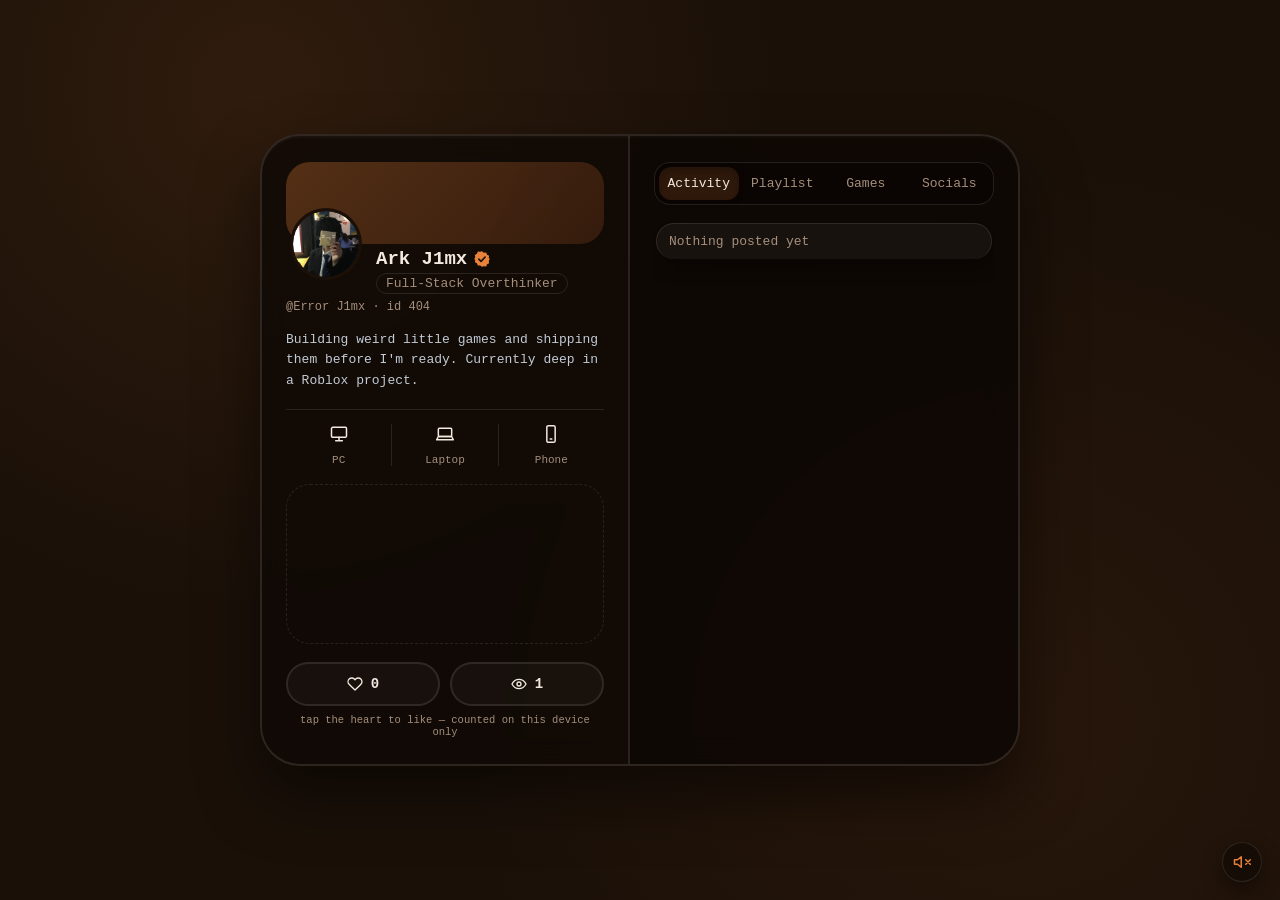
==== profile-card.html @ b2fb4b5a "Add files via upload" ====
<!DOCTYPE html>
<html lang="en">
<head>
<meta charset="UTF-8">
<meta name="viewport" content="width=device-width, initial-scale=1, viewport-fit=cover">
<title>404J1mxError</title>
<style>
:root{
  --bg:#1a1008; --panel:rgba(20,12,6,0.72); --panel-b:rgba(255,255,255,0.1);
  --text:#f2e9df; --sub:#a68f7c; --accent:#e8823a; --accent2:#c4622a;
  padding-top:env(safe-area-inset-top,0px); padding-bottom:env(safe-area-inset-bottom,0px);
  box-sizing:border-box;
}
*{box-sizing:border-box;}
html{scroll-padding-top:env(safe-area-inset-top,0px); scrollbar-width:none;}
html::-webkit-scrollbar{display:none;}
body{
  margin:0; min-height:100vh; position:relative; overflow-x:hidden;
  scrollbar-width:none;
  background:
    radial-gradient(circle at 20% 10%, rgba(232,130,58,0.1), transparent 40%),
    radial-gradient(circle at 80% 80%, rgba(196,98,42,0.08), transparent 45%),
    var(--bg);
  color:var(--text); font-family:'SFMono-Regular',Consolas,'Liberation Mono',Menlo,monospace;
  display:flex; justify-content:center; align-items:center; padding:28px 16px;
}
body::-webkit-scrollbar{display:none;}
#bgVideo{
  position:fixed; inset:0; width:100%; height:100%; object-fit:cover; z-index:-1;
  display:none;
}
.sound-btn{
  position:fixed; bottom:18px; right:18px; z-index:5; width:40px; height:40px; border-radius:50%;
  background:rgba(20,12,6,0.85); border:1px solid var(--panel-b); color:var(--accent);
  display:flex; align-items:center; justify-content:center; cursor:pointer;
  box-shadow:0 8px 20px rgba(0,0,0,0.4); backdrop-filter:blur(8px);
}
@keyframes nowPlayingIn{
  from{opacity:0; transform:translateY(10px);}
  to{opacity:1; transform:translateY(0);}
}
.now-playing{
  position:fixed; bottom:18px; left:18px; z-index:5; max-width:230px; text-decoration:none;
  display:flex; align-items:center; gap:9px; padding:9px 14px 9px 9px;
  background:rgba(20,12,6,0.9); border:1px solid var(--accent2); border-radius:999px; color:var(--text);
  box-shadow:0 10px 24px rgba(0,0,0,0.45); backdrop-filter:blur(8px);
  animation:nowPlayingIn .3s ease, floaty 5s ease-in-out infinite .3s;
}
.now-playing .np-icon{
  width:26px; height:26px; border-radius:50%; background:rgba(232,130,58,0.18); color:var(--accent);
  display:flex; align-items:center; justify-content:center; font-size:13px; flex-shrink:0;
}
.now-playing .np-text{display:flex; flex-direction:column; gap:0; min-width:0;}
.now-playing .np-label{font-size:9.5px; color:var(--sub); letter-spacing:.03em;}
.now-playing .np-title{font-size:11.5px; overflow:hidden; text-overflow:ellipsis; white-space:nowrap;}
@media (prefers-reduced-motion: reduce){
  .now-playing{animation:none;}
}
.wrap{width:100%; max-width:760px; position:relative; z-index:1; margin:auto;}

/* floating Spotify songs (position is set from script.js) */
.float-song{
  position:fixed; z-index:4; width:230px; display:flex; align-items:center; gap:12px;
  padding:10px 14px 10px 10px; text-decoration:none;
  background:rgba(0,0,0,0.6); border:1px solid var(--panel-b); border-radius:16px;
  box-shadow:0 14px 30px rgba(0,0,0,0.5); backdrop-filter:blur(10px);
  animation:floaty 5s ease-in-out infinite;
}
.float-song .sp-art{width:52px; height:52px; border-radius:6px; object-fit:cover; flex-shrink:0; background:#111;}
.float-song .sp-art-empty{display:flex; align-items:center; justify-content:center; font-size:22px;}
.float-song .sp-text{display:flex; flex-direction:column; gap:3px; min-width:0;}
.float-song .sp-title{color:#1ed760; font-weight:700; font-size:14px; overflow:hidden; text-overflow:ellipsis; white-space:nowrap;}
.float-song .sp-artist{color:#b3b3b3; font-size:12px; overflow:hidden; text-overflow:ellipsis; white-space:nowrap;}
/* floating photos / videos (position, size and tilt are set from script.js) */
.float-media{
  position:fixed; z-index:4; width:150px; height:110px; border-radius:16px; overflow:hidden;
  border:1px solid var(--panel-b); background:rgba(0,0,0,0.5); pointer-events:none;
  box-shadow:0 14px 30px rgba(0,0,0,0.5);
  animation:floaty 5s ease-in-out infinite;
}
.float-media img, .float-media video{width:100%; height:100%; object-fit:cover; display:block;}
@media (prefers-reduced-motion: reduce){
  .float-media{animation:none;}
}
.now-playing{display:none;}
.sp-player-box{
  position:fixed; bottom:12px; left:50%; transform:translateX(-50%); z-index:6;
  width:min(340px, calc(100vw - 32px)); border-radius:14px; overflow:hidden;
  box-shadow:0 14px 30px rgba(0,0,0,0.55);
}
.sp-player-box iframe{display:block; border:0; border-radius:14px;}
@media (max-width:1100px){
  body.has-player{padding-bottom:108px;}
}
@media (prefers-reduced-motion: reduce){
  .float-song{animation:none;}
}

@keyframes floaty{
  0%{transform:translateY(0px);}
  50%{transform:translateY(-8px);}
  100%{transform:translateY(0px);}
}
.panel{
  position:relative; display:flex; background:var(--panel); border:2px solid var(--panel-b); border-radius:40px;
  backdrop-filter:blur(14px); overflow:hidden;
  box-shadow:0 30px 60px rgba(0,0,0,0.5), 0 2px 0 rgba(255,255,255,0.04) inset;
  animation: floaty 6s ease-in-out infinite;
}
.col-left{flex:1 1 300px; min-width:0; padding:26px 24px; border-right:2px solid var(--panel-b); position:relative; z-index:1;}
.col-right{flex:1 1 320px; min-width:0; padding:26px 24px; position:relative; z-index:1;}
.banner{
  height:82px; border-radius:24px; margin-bottom:-36px; position:relative; overflow:hidden;
  background:linear-gradient(135deg, rgba(232,130,58,.3), rgba(196,98,42,.2));
  background-size:cover; background-position:center;
}
.banner video{width:100%; height:100%; object-fit:cover; display:block;}
.banner .edit-tag{position:absolute; top:6px; right:8px; font-size:9px; color:var(--sub); opacity:0; transition:opacity .15s;}
.banner:hover .edit-tag{opacity:1;}
.identity{position:relative; z-index:2; display:flex; align-items:flex-start; gap:14px; padding:0 4px;}
.avatar{
  width:72px; height:72px; border-radius:50%; background:#241509; border:3px solid var(--bg);
  display:flex; align-items:center; justify-content:center; font-size:28px; flex-shrink:0;
  overflow:hidden; background-size:cover; background-position:center;
}
.avatar img{width:100%; height:100%; object-fit:cover; border-radius:50%;}
.who{margin-top:40px; min-width:0;}
.name-row{display:flex; align-items:center; gap:6px; font-size:19px; font-weight:600;}
.badge{color:var(--accent); width:18px; height:18px; flex-shrink:0;}
.badge-img{width:18px; height:18px; object-fit:contain; flex-shrink:0;}
.title-row{color:var(--sub); font-size:13px; margin-top:3px; display:flex; align-items:center; gap:8px;}
.title-row .pill{border:1px solid var(--panel-b); border-radius:999px; padding:2px 9px;}
.uid{color:var(--sub); font-size:12px; margin-top:6px;}
.bio{font-size:13px; color:#c3cbd6; line-height:1.55; margin-top:16px;}
.devices{display:flex; margin-top:18px; border-top:1px solid var(--panel-b); padding-top:14px;}
.device{flex:1; text-align:center; color:var(--sub); font-size:11px; border-left:1px solid var(--panel-b);}
.device:first-child{border-left:none;}
.device .ic{font-size:20px; display:block; margin-bottom:4px; color:var(--text);}
.content-box{
  margin-top:18px; min-height:130px; border-radius:24px; border:1px dashed var(--panel-b);
  display:flex; align-items:center; justify-content:center; color:var(--sub); font-size:12px;
  overflow:hidden; position:relative; background-size:cover; background-position:center;
}
.content-box video{width:100%; height:100%; object-fit:cover; border-radius:22px;}
.stats{display:flex; gap:10px; margin-top:18px;}
.stat-btn{
  flex:1; background:rgba(255,255,255,0.03); border:2px solid var(--panel-b); border-radius:24px;
  padding:12px; display:flex; align-items:center; justify-content:center; gap:8px;
  font-family:inherit; font-size:14px; color:var(--text); cursor:pointer;
  transition:border-color .15s ease, transform .1s ease;
}
.stat-btn:active{transform:scale(0.97);}
.stat-btn.liked .ic-heart{fill:var(--accent);}
.stat-btn .n{font-weight:600;}
.hint{color:var(--sub); font-size:10.5px; text-align:center; margin-top:8px;}
.tabs{display:flex; gap:4px; background:rgba(0,0,0,0.25); border:1px solid var(--panel-b);
  border-radius:16px; padding:4px; margin-bottom:16px;}
.tab{flex:1; background:none; border:none; color:var(--sub); font-family:inherit; font-size:13px;
  padding:9px 6px; cursor:pointer; position:relative; border-radius:12px; transition:background .15s ease, color .15s ease;}
.tab.active{color:var(--text); background:rgba(232,130,58,0.16); box-shadow:0 4px 10px rgba(0,0,0,0.25) inset, 0 2px 6px rgba(0,0,0,0.2);}
.tab.active::after{content:none;}
.tab-body{position:relative; overflow:hidden; min-height:260px; border-radius:20px;}
.tab-body-inner{position:relative; z-index:1; background:transparent; border-radius:20px; padding:2px;}
/* image / video backgrounds: behind the whole card and behind each tab */
.panel-bg, .tab-bg{position:absolute; inset:0; z-index:0; pointer-events:none; overflow:hidden;}
.panel-bg img, .panel-bg video, .tab-bg img, .tab-bg video{width:100%; height:100%; object-fit:cover; display:block;}
.panel-bg::after{content:''; position:absolute; inset:0; background:rgba(10,6,3,0.35);}
.tab-bg::after{content:''; position:absolute; inset:0; background:rgba(10,6,3,0.25);}
/* edit mode (open the page with #edit) */
.ed{display:inline-block; min-width:1ch;}
.ed[contenteditable]{outline:1px dashed var(--accent2); outline-offset:3px; border-radius:4px; cursor:text;}
.ed[contenteditable]:focus{outline-style:solid; background:rgba(232,130,58,0.12);}
.ed[contenteditable]:empty::before{content:'(empty)'; color:var(--sub);}
.bio .ed{display:inline;}
.edit-tag-fixed{position:fixed; top:10px; left:10px; z-index:30; font-size:10.5px; color:var(--accent); background:rgba(20,12,6,0.9); border:1px solid var(--accent2); border-radius:999px; padding:5px 11px;}
.edit-btn{margin-left:auto;}
.edit-btn + .del-btn{margin-left:6px;}
.list-item{display:flex; align-items:center; gap:12px; padding:12px 14px; font-size:14px; color:#e6dccf;
  text-decoration:none; background:rgba(255,255,255,0.045); border:1px solid var(--panel-b);
  border-radius:18px; margin-bottom:9px; background-size:cover; background-position:center;
  box-shadow:0 8px 18px rgba(0,0,0,0.3); transition:transform .15s ease, box-shadow .15s ease;}
.list-item:last-child{margin-bottom:0;}
.list-item:hover{transform:translateY(-3px); box-shadow:0 14px 26px rgba(0,0,0,0.4);}
.item-logo{
  width:46px; height:46px; border-radius:13px; background:rgba(255,255,255,0.06);
  border:1px solid var(--panel-b); display:flex; align-items:center; justify-content:center;
  font-size:22px; flex-shrink:0; background-size:cover; background-position:center;
}
.item-text{display:flex; flex-direction:column; gap:1px; min-width:0; flex:1;}
.label-row{display:flex; align-items:center; gap:6px; font-size:14px; font-weight:600;}
.sub-line{font-size:11px; color:var(--sub);}
.list-item.locked{color:var(--sub);}
.open-btn{
  flex-shrink:0; background:rgba(232,130,58,0.12); border:1px solid var(--accent2); color:var(--accent);
  border-radius:999px; padding:6px 13px; font-family:inherit; font-size:11px; white-space:nowrap;
}
.activity-item{display:flex; align-items:center; gap:10px; padding:10px 12px; font-size:13px;
  background:rgba(255,255,255,0.045); border:1px solid var(--panel-b); border-radius:18px; margin-bottom:8px;
  box-shadow:0 8px 18px rgba(0,0,0,0.3);}
.activity-item.media{flex-direction:column; align-items:stretch; padding:10px;}
.activity-item.media .media-preview{
  width:100%; height:160px; border-radius:14px; overflow:hidden; background:rgba(0,0,0,0.3);
}
.activity-item.media .media-preview img, .activity-item.media .media-preview video{
  width:100%; height:100%; object-fit:cover; display:block;
}
.activity-item.media .media-preview{position:relative;}
.activity-item.media .del-btn{position:absolute; top:8px; right:8px; margin:0; background:rgba(0,0,0,0.6);}
.activity-item.media .media-caption{display:flex; align-items:center; gap:8px; padding:8px 4px 2px;}
.activity-item:last-child{margin-bottom:0;}
.spotify-card{text-decoration:none; background:rgba(0,0,0,0.55); padding:10px 12px; gap:14px; transition:transform .15s ease;}
.spotify-card:hover{transform:translateY(-2px);}
.del-btn{
  margin-left:auto; flex-shrink:0; width:24px; height:24px; border-radius:50%;
  background:rgba(255,255,255,0.08); border:1px solid var(--panel-b); color:var(--sub);
  font-family:inherit; font-size:15px; line-height:1; cursor:pointer;
  display:flex; align-items:center; justify-content:center;
}
.del-btn:hover{color:#fff; background:rgba(232,60,60,0.5);}
.sp-art{width:56px; height:56px; border-radius:6px; object-fit:cover; flex-shrink:0; background:#111;}
.sp-art-empty{display:flex; align-items:center; justify-content:center; font-size:22px;}
.sp-text{display:flex; flex-direction:column; gap:3px; min-width:0;}
.sp-title{color:#1ed760; font-weight:700; font-size:15px; overflow:hidden; text-overflow:ellipsis; white-space:nowrap;}
.sp-artist{color:#b3b3b3; font-size:13px; overflow:hidden; text-overflow:ellipsis; white-space:nowrap;}
.activity-item .meta{color:var(--sub); font-size:11px;}
.add-row{display:flex; gap:8px; flex-wrap:wrap; margin-bottom:14px; padding:0 6px;}
.add-btn{
  background:rgba(232,130,58,0.1); border:1px solid var(--accent2); color:var(--accent);
  border-radius:999px; padding:7px 13px; font-family:inherit; font-size:11.5px; cursor:pointer;
}
.add-btn:active{transform:scale(0.96);}
@keyframes toastFloat{
  0%{opacity:0; transform:translateY(10px) scale(0.9);}
  15%{opacity:1; transform:translateY(0) scale(1);}
  80%{opacity:1; transform:translateY(-6px) scale(1);}
  100%{opacity:0; transform:translateY(-26px) scale(0.95);}
}
.post-toast{
  position:fixed; z-index:20; pointer-events:none; max-width:180px;
  background:rgba(20,12,6,0.92); border:1px solid var(--accent2); color:var(--text);
  border-radius:14px; padding:9px 13px; font-size:11.5px; display:flex; align-items:center; gap:8px;
  box-shadow:0 12px 26px rgba(0,0,0,0.5); animation:toastFloat 2.6s ease forwards;
}
@media (prefers-reduced-motion: reduce){
  .post-toast{animation:none; opacity:1;}
}
@media (max-width:640px){
  .panel{flex-direction:column;}
  .col-left{border-right:none; border-bottom:2px solid var(--panel-b);}
}
@media (prefers-reduced-motion: reduce){
  .panel{animation:none;}
}
/* Spotify embeds in the Playlist tab and floating beside the card */
.sp-embed{position:relative; margin-bottom:9px;}
.sp-embed:last-child{margin-bottom:0;}
.sp-embed iframe, .float-embed iframe{display:block; width:100%; border:0; border-radius:14px; color-scheme:normal;}
.sp-embed .tools{position:absolute; top:-7px; right:-7px; z-index:2; display:flex; gap:4px;}
.float-embed{padding:0; background:none; border:none; border-radius:14px; backdrop-filter:none; display:block;}
.sp-fallback{color:#1ed760; text-decoration:none; font-size:13px;}

/* tab background fills the whole right column */
.col-right .tabs{position:relative; z-index:1;}
.tab-bg::after{background:rgba(10,6,3,0.3);}

.tab-bg{opacity:0; transition:opacity .25s ease;}
.tab-bg.on{opacity:1;}
</style>
</head>
<body>
<video id="bgVideo" autoplay muted loop playsinline></video>
<audio id="bgAudio" loop></audio>
<button class="sound-btn" id="soundBtn" style="display:none;" title="Toggle sound">
  <svg id="soundIcon" viewBox="0 0 24 24" width="18" height="18" fill="none" stroke="currentColor" stroke-width="2" stroke-linecap="round" stroke-linejoin="round"><path d="M11 5 6 9H2v6h4l5 4V5z"/><path d="M15.5 8.5a5 5 0 0 1 0 7"/><path d="M18.5 6a9 9 0 0 1 0 12"/></svg>
</button>
<div class="wrap">

  <div class="panel">
    <div class="col-left">
      <div class="banner" id="banner"></div>
      <div class="identity">
        <div class="avatar" id="avatar">👤</div>
        <div class="who">
          <div class="name-row" id="nameRow"></div>
          <div class="title-row"><span class="pill" id="titleText"></span></div>
        </div>
      </div>
      <div class="uid" id="uidText"></div>
      <div class="bio" id="bioText"></div>
      <div class="devices" id="devicesRow"></div>
      <div class="content-box" id="contentBox">video / content</div>
      <div class="stats">
        <button class="stat-btn" id="likeBtn"><svg class="ic-heart" viewBox="0 0 24 24" width="16" height="16" fill="none" stroke="currentColor" stroke-width="2" stroke-linecap="round" stroke-linejoin="round"><path d="M20.8 4.6a5.5 5.5 0 0 0-7.8 0L12 5.6l-1-1a5.5 5.5 0 0 0-7.8 7.8l1 1L12 21l7.8-7.6 1-1a5.5 5.5 0 0 0 0-7.8z"/></svg><span class="n" id="likeN">—</span></button>
        <div class="stat-btn" style="cursor:default;"><svg viewBox="0 0 24 24" width="16" height="16" fill="none" stroke="currentColor" stroke-width="2" stroke-linecap="round" stroke-linejoin="round"><path d="M1.5 12S5 5 12 5s10.5 7 10.5 7-3.5 7-10.5 7S1.5 12 1.5 12z"/><circle cx="12" cy="12" r="3"/></svg><span class="n" id="viewN">—</span></div>
      </div>
      <div class="hint" id="statHint">tap the heart to like</div>
    </div>

    <div class="col-right">
      <div class="tabs" id="tabs">
        <button class="tab active" data-tab="activity">Activity</button>
        <button class="tab" data-tab="playlist">Playlist</button>
        <button class="tab" data-tab="games">Games</button>
        <button class="tab" data-tab="socials">Socials</button>
      </div>
      <div class="tab-body" id="tabBody"><div class="tab-body-inner" id="tabBodyInner"></div></div>
    </div>
  </div>
</div>

<script>
/* ===== EDIT YOUR INFO HERE ===== */
const CONFIG = {
  name: 'Ark J1mx',
  verified: true,
  title: 'Full-Stack Overthinker',
  username: 'Error J1mx',
  id: '404',
  bio: "Building weird little games and shipping them before I'm ready. Currently deep in a Roblox project.",
  devices: ['PC', 'Laptop', 'Phone'],

  // paste direct image/video URLs below — leave '' to keep the default look
  // (anything marked "image or video" auto-detects .mp4 / .webm / .mov etc. as video)
  images: {
    banner: '2.mp4',            // image url for the banner strip
    bannerVideo: 'v2.mp4',       // video url for the banner strip (overrides the image if set)
    avatar: '1.jpg',             // image url for the profile picture
    badge: '',               // optional: your own image for the verified symbol (png/svg). '' = built-in badge
    pageBackground: 'v3.mp4',     // video url, plays behind the whole page
    panelBackground: '5.mp4',     // image OR video behind the whole profile card (e.g. 'card.jpg' or 'card.mp4')
    contentVideo: '9.mp4',       // video url for the "video/content" box
    bgAudio: '1.mp3',             // audio url — plays on loop once the visitor taps anywhere (browsers block real autoplay with sound)
    tabBackgrounds: {       // image OR video behind each tab
      activity: '1.mp4',
      playlist: '2.mp4',
      games: '3.mp4',
      socials: '4.mp4'
    }
  },

  games: [
    {icon:'🎯', logo:'[data-uri]', label:'Bloodstrike', username:'J1mx', id:'586026582421'},
    {icon:'🎮', logo:'[data-uri]', label:'Call of Duty', username:'vVv Jimx۶۟ৎ', id:'7596516732752101377'},
    {icon:'🧊', logo:'[data-uri]', label:'Roblox', username:'OnlyJimx', id:'8291806980'},
    {icon:'⛏️', logo:'[data-uri]', label:'Minecraft', username:'404J1mx', id:'N/A'},
    {icon:'🔫', logo:'[data-uri]', label:'Valorant', username:'SofttyJimxx', id:'8833'},
    {icon:'⚔️', logo:'[data-uri]', label:'Mobile Legends', username:'π|•Jimxx', id:'423066075 (3896)'}
  ],
  socials: [
    {icon:'📘', logo:'[data-uri]', label:'Facebook', desc:'Hi FB MOOTS', link:'https://www.facebook.com/profile.php?id=61579579012126'},
    {icon:'📸', logo:'[data-uri]', label:'Instagram', desc:'Hi IG MOOTS', link:'https://www.instagram.com/_s0taxz?rpxt=MW0ycGZramd3bDJnZQ=='},
    {icon:'🎵', logo:'[data-uri]', label:'TikTok', desc:'Tiktok Streaks?', link:'https://www.tiktok.com/@_404j1mx'},
    {icon:'🕹️', logo:'[data-uri]', label:'Discord', desc:'Join the community server Usap Tau', link:'https://discord.gg/5bNBYMDVT7'}
  ],
  activity: [
    // starts empty — posts you add with the + buttons below appear here
  ]
};
/* ================================ */

// ---- apply images from CONFIG ----
if(CONFIG.images.bannerVideo){
  document.getElementById('banner').innerHTML = `<video src="${CONFIG.images.bannerVideo}" autoplay muted loop playsinline></video>`;
} else if(CONFIG.images.banner){
  document.getElementById('banner').style.backgroundImage = `url('${CONFIG.images.banner}')`;
}
if(CONFIG.images.avatar){
  document.getElementById('avatar').innerHTML = `<img src="${CONFIG.images.avatar}" alt="avatar">`;
}
if(CONFIG.images.pageBackground){
  const v = document.getElementById('bgVideo');
  v.src = CONFIG.images.pageBackground;
  v.style.display = 'block';
}
// ---- image-or-video helpers (used by the card background and every tab background) ----
function isVideoUrl(u){ return /\.(mp4|webm|ogv|ogg|mov|m4v)(\?|#|$)/i.test(u || '') || /^data:video\//i.test(u || ''); }
function mediaHTML(u){
  return isVideoUrl(u)
    ? `<video src="${esc(u)}" autoplay muted loop playsinline></video>`
    : `<img src="${esc(u)}" alt="">`;
}
if(CONFIG.images.panelBackground){
  const pbg = document.createElement('div');
  pbg.className = 'panel-bg';
  pbg.innerHTML = mediaHTML(CONFIG.images.panelBackground);
  document.querySelector('.panel').prepend(pbg);
}
const contentBox = document.getElementById('contentBox');
if(CONFIG.images.contentVideo){
  contentBox.innerHTML = `<video src="${CONFIG.images.contentVideo}" autoplay muted loop playsinline></video>`;
} else {
  contentBox.textContent = 'video / content';
}

// ---- background audio: browsers block real autoplay-with-sound, so it starts on first tap ----
if(CONFIG.images.bgAudio){
  const audioEl = document.getElementById('bgAudio');
  const soundBtn = document.getElementById('soundBtn');
  const soundIcon = document.getElementById('soundIcon');
  audioEl.src = CONFIG.images.bgAudio;
  soundBtn.style.display = 'flex';
  let playing = false;

  function setIcon(on){
    soundIcon.innerHTML = on
      ? '<path d="M11 5 6 9H2v6h4l5 4V5z"/><path d="M15.5 8.5a5 5 0 0 1 0 7"/><path d="M18.5 6a9 9 0 0 1 0 12"/>'
      : '<path d="M11 5 6 9H2v6h4l5 4V5z"/><path d="M23 9l-6 6M17 9l6 6"/>';
  }
  setIcon(false);

  function startAudio(){
    audioEl.play().then(()=>{ playing = true; setIcon(true); }).catch(()=>{});
  }
  document.body.addEventListener('click', function first(){
    if(!playing) startAudio();
    document.body.removeEventListener('click', first);
  });
  soundBtn.addEventListener('click', (e)=>{
    e.stopPropagation();
    if(playing){ audioEl.pause(); playing = false; setIcon(false); }
    else{ startAudio(); }
  });
}

document.getElementById('devicesRow').innerHTML = CONFIG.devices.map(d=>{
  const icons = {
    PC: '<svg viewBox="0 0 24 24" width="20" height="20" fill="none" stroke="currentColor" stroke-width="1.8" stroke-linecap="round" stroke-linejoin="round"><rect x="3" y="4" width="18" height="12" rx="1.5"/><path d="M8 20h8M12 16v4"/></svg>',
    Laptop: '<svg viewBox="0 0 24 24" width="20" height="20" fill="none" stroke="currentColor" stroke-width="1.8" stroke-linecap="round" stroke-linejoin="round"><rect x="4" y="5" width="16" height="10" rx="1.2"/><path d="M2 19h20l-2-4H4l-2 4z"/></svg>',
    Phone: '<svg viewBox="0 0 24 24" width="20" height="20" fill="none" stroke="currentColor" stroke-width="1.8" stroke-linecap="round" stroke-linejoin="round"><rect x="7" y="2" width="10" height="20" rx="2"/><path d="M11 18h2"/></svg>'
  };
  return `<div class="device"><span class="ic">${icons[d]||'🔧'}</span>${d}</div>`;
}).join('');

function logoBox(item){
  if(item.logo){
    return `<div class="item-logo" style="background-image:url('${item.logo}')"></div>`;
  }
  return `<div class="item-logo">${item.icon}</div>`;
}

function renderGames(){
  return CONFIG.games.map(g=>`
    <div class="list-item"${g.bg ? ` style="background-image:url('${g.bg}')"` : ''}>
      ${logoBox(g)}
      <div class="item-text">
        <div class="label-row">${g.label}</div>
        <div class="sub-line">@${g.username} · id ${g.id}</div>
      </div>
    </div>`).join('');
}
function renderSocials(){
  return CONFIG.socials.map(s=>`
    <a class="list-item" href="${s.link}" target="_blank" rel="noopener"${s.bg ? ` style="background-image:url('${s.bg}')"` : ''}>
      ${logoBox(s)}
      <div class="item-text">
        <div class="label-row">${s.label}</div>
        ${s.desc ? `<div class="sub-line">${s.desc}</div>` : ''}
      </div>
      <span class="open-btn">Open</span>
    </a>`).join('');
}

function esc(s){
  return String(s == null ? '' : s).replace(/[&<>"']/g, c => ({'&':'&amp;','<':'&lt;','>':'&gt;','"':'&quot;',"'":'&#39;'}[c]));
}

// ===== shared state (profile + activity posts) now lives in the artifact's db, =====
// ===== so every device shows the same thing instead of each browser's own copy. =====
let db = null, user = null, uid = null, isOwner = false, DATA_READY = false;

let activityPosts = [];

// same Spotify song saved twice -> keep only the newest one
function spotifyKey(p){ return (p.link || p.meta || '').split('?')[0].trim().toLowerCase(); }
function dedupeSpotify(){
  const seen = new Set();
  const before = activityPosts.length;
  activityPosts = activityPosts.filter(p=>{
    if(p.label !== 'Spotify') return true;
    const k = spotifyKey(p);
    if(seen.has(k)) return false;
    seen.add(k);
    return true;
  });
  if(activityPosts.length !== before) savePosts();
}

async function savePosts(){
  if(db && isOwner){
    try{ await db.doc('site/activity').set({ posts: activityPosts }); }catch(e){}
  } else if(!db){
    try{ localStorage.setItem('helloworld_activity_posts', JSON.stringify(activityPosts)); }catch(e){}
  }
}

// Owner tools (the + buttons and the × remove buttons) are only shown in edit mode.
// With the shared database connected, edit mode simply follows "is this visitor the
// site owner" - so it turns on for the owner on every device, and never for anyone
// else. Without a database (e.g. previewing the raw file), #edit / #view still work
// as a local-only fallback, same as before.
let EDIT = false;
function localEditFallback(){
  try{
    if(location.hash === '#edit') localStorage.setItem('helloworld_edit', '1');
    if(location.hash === '#view') localStorage.removeItem('helloworld_edit');
    return localStorage.getItem('helloworld_edit') === '1';
  }catch(e){ return location.hash === '#edit'; }
}
window.addEventListener('hashchange', ()=> location.reload());

// ---- profile text: editable in edit mode, saved for every device/visitor ----
const PROFILE_KEY = 'helloworld_profile';
let profile = { name:CONFIG.name, title:CONFIG.title, username:CONFIG.username, id:CONFIG.id, bio:CONFIG.bio };

async function saveProfile(){
  if(db && isOwner){
    try{ await db.doc('site/profile').set(profile); }catch(e){}
  } else if(!db){
    try{ localStorage.setItem(PROFILE_KEY, JSON.stringify(profile)); }catch(e){}
  }
}

function badgeHTML(){
  if(!CONFIG.verified) return '';
  if(CONFIG.images.badge) return `<img class="badge-img" src="${esc(CONFIG.images.badge)}" alt="verified">`;
  return `<svg class="badge" viewBox="0 0 24 24" role="img" aria-label="Verified"><path fill="currentColor" d="M12 1.6l2.5 1.9 3.1-.2 1.1 2.9 2.8 1.5-.5 3.1L22.4 12l-1.4 2.4.5 3.1-2.8 1.5-1.1 2.9-3.1-.2L12 22.4l-2.5-1.9-3.1.2-1.1-2.9-2.8-1.5.5-3.1L1.6 12 3 9.6l-.5-3.1 2.8-1.5 1.1-2.9 3.1.2z"/><path d="M7.8 12.2l2.9 2.9 5.5-5.7" fill="none" stroke="#1a1008" stroke-width="2.2" stroke-linecap="round" stroke-linejoin="round"/></svg>`;
}
function renderProfile(){
  const ce = EDIT ? ' contenteditable="true" spellcheck="false"' : '';
  document.getElementById('nameRow').innerHTML = `<span class="ed" data-f="name"${ce}></span>${badgeHTML()}`;
  document.getElementById('titleText').innerHTML = `<span class="ed" data-f="title"${ce}></span>`;
  document.getElementById('uidText').innerHTML = `@<span class="ed" data-f="username"${ce}></span> · id <span class="ed" data-f="id"${ce}></span>`;
  document.getElementById('bioText').innerHTML = `<span class="ed" data-f="bio"${ce}></span>`;
  document.querySelectorAll('[data-f]').forEach(el=>{
    el.textContent = profile[el.dataset.f] || '';
    if(!EDIT) return;
    el.addEventListener('keydown', e=>{ if(e.key === 'Enter'){ e.preventDefault(); el.blur(); } });
    el.addEventListener('paste', e=>{ e.preventDefault(); document.execCommand('insertText', false, (e.clipboardData || window.clipboardData).getData('text/plain').replace(/\s+/g,' ')); });
    el.addEventListener('blur', ()=>{
      profile[el.dataset.f] = el.textContent.trim();
      saveProfile();
    });
  });
  const oldTag = document.querySelector('.edit-tag-fixed');
  if(oldTag) oldTag.remove();
  if(EDIT){
    const tag = document.createElement('div');
    tag.className = 'edit-tag-fixed';
    tag.textContent = db
      ? '✎ edit mode — signed in as the owner, changes sync to every device'
      : '✎ edit mode — click any dashed text · add #view to the address to leave';
    document.body.appendChild(tag);
  }
}

// Playlist tab: all saved Spotify songs / playlists

// Spotify's own compact player (same look as the one at the bottom) - needs no title/cover lookup
function spotifyEmbedUrl(link){
  const u = spotifyUri(link);
  if(!u) return null;
  const [, type, id] = u.split(':');
  return `https://open.spotify.com/embed/${type}/${id}?utm_source=generator&theme=0`;
}
function spotifyEmbedHTML(link, h){
  const src = spotifyEmbedUrl(link);
  return src ? `<iframe src="${src}" height="${h}" loading="lazy" allow="autoplay; clipboard-write; encrypted-media; fullscreen; picture-in-picture" title="Spotify player"></iframe>` : '';
}

function renderPlaylist(){
  const delBtn = i => EDIT ? `<button class="del-btn edit-btn" data-edit="${i}" title="Edit title / artist">✎</button><button class="del-btn" data-del="${i}" title="Remove">×</button>` : '';
  const songs = activityPosts.map((a, i)=>({a, i})).filter(x => x.a.label === 'Spotify');
  const items = songs.length ? songs.map(({a, i})=>{
    const link = a.link || a.meta;
    const h = /\/(playlist|album|show)\//.test(link) ? 152 : 80;
    const embed = spotifyEmbedHTML(link, h);
    if(embed){
      const tools = EDIT ? `<div class="tools"><button class="del-btn" data-del="${i}" title="Remove">×</button></div>` : '';
      return `<div class="sp-embed">${tools}${embed}</div>`;
    }
    return `
    <a class="activity-item spotify-card" href="${esc(link)}" target="_blank" rel="noopener">
      <div class="sp-art sp-art-empty">🎧</div>
      <div class="sp-text"><div class="sp-title">${esc(a.title || link)}</div>${a.artist ? `<div class="sp-artist">${esc(a.artist)}</div>` : ''}</div>
      ${delBtn(i)}
    </a>`;
  }).join('') : `<div class="activity-item" style="color:var(--sub);">No songs yet</div>`;
  return `
    ${EDIT ? `<div class="add-row">
      <button class="add-btn" id="addSong">+ Song</button>
      <button class="add-btn" id="addPlaylist">+ Playlist</button>
    </div>` : ''}
    <div>${items}</div>`;
}

function renderActivity(){
  const all = activityPosts.concat(CONFIG.activity);
  const delBtn = i => (EDIT && i < activityPosts.length) ? `<button class="del-btn" data-del="${i}" title="Remove">×</button>` : '';
  const shown = all.map((a, i)=>({a, i})).filter(x => x.a.label !== 'Spotify');
  const items = shown.length ? shown.map(({a, i})=>{
    if(a.data && (a.kind === 'photo' || a.kind === 'video')){
      const media = a.kind === 'photo'
        ? `<img src="${a.data}">`
        : `<video src="${a.data}" muted loop autoplay playsinline></video>`;
      return `
      <div class="activity-item media">
        <div class="media-preview">${media}${delBtn(i)}</div>
      </div>`;
    }
    return `
    <div class="activity-item${a.locked ? ' locked':''}">
      <span>${a.icon}</span><span>${a.label}</span><span class="meta">${a.meta||''}</span>${delBtn(i)}
    </div>`;
  }).join('') : `<div class="activity-item" style="color:var(--sub); border-bottom:none;">Nothing posted yet</div>`;
  return `
    ${EDIT ? `<div class="add-row">
      <button class="add-btn" id="addPhoto">+ Photo</button>
      <button class="add-btn" id="addVideo">+ Video</button>
      <input type="file" id="photoFile" accept="image/*" style="display:none;">
      <input type="file" id="videoFile" accept="video/*" style="display:none;">
    </div>` : ''}
    <div>${items}</div>`;
}

// Look up title + cover (+ artist when possible) from a Spotify link
async function fetchSpotifyInfo(link){
  const clean = link.trim().split('?')[0];
  const info = { link: clean, title: '', artist: '', thumb: '' };
  try{
    const r = await fetch('https://open.spotify.com/oembed?url=' + encodeURIComponent(clean));
    if(r.ok){
      const j = await r.json();
      info.title = j.title || '';
      info.thumb = j.thumbnail_url || '';
    }
  }catch(e){}
  // oEmbed has no artist name, so try the page's description (best effort)
  try{
    const r = await fetch('https://api.allorigins.win/raw?url=' + encodeURIComponent(clean));
    if(r.ok){
      const doc = new DOMParser().parseFromString(await r.text(), 'text/html');
      const desc = (doc.querySelector('meta[property="og:description"]') || {}).content || '';
      const parts = desc.split('·').map(p => p.trim()).filter(Boolean)
        .filter(p => p !== info.title && !/^(Song|Single|Album|EP|Playlist|Artist)$/i.test(p) && !/^\d{4}$/.test(p) && !/likes?|saves?|monthly/i.test(p));
      if(parts.length) info.artist = parts[0];
      if(!info.title){
        info.title = ((doc.querySelector('meta[property="og:title"]') || {}).content || '');
      }
      if(!info.thumb){
        info.thumb = ((doc.querySelector('meta[property="og:image"]') || {}).content || '');
      }
    }
  }catch(e){}
  return info;
}

function addActivityPost(icon, label, meta, data, kind, extra){
  if(label === 'Spotify'){
    const k = spotifyKey({link: (extra && extra.link) || meta});
    activityPosts = activityPosts.filter(p => !(p.label === 'Spotify' && spotifyKey(p) === k));
  }
  activityPosts.unshift(Object.assign({icon, label, meta, data, kind}, extra || {}));
  savePosts();
  renderTab(currentTab);
  if(label === 'Spotify'){
    renderNowPlaying();
  } else {
    renderFloaters();
    spawnPostToast(icon, label);
  }
}

// Floating layer: the latest songs, photos and videos drift at random (but remembered) spots beside the panel
function renderFloaters(){
  document.querySelectorAll('.float-song, .float-media').forEach(el => el.remove());
  const panel = document.querySelector('.panel');
  if(!panel) return;
  const pr = panel.getBoundingClientRect();
  const vw = window.innerWidth, vh = window.innerHeight;
  const bandL = pr.left, bandR = vw - pr.right;
  if(Math.max(bandL, bandR) < 150) return; // screen too narrow: nothing floats

  const items = activityPosts
    .filter(p => p.label === 'Spotify' || (p.data && (p.kind === 'photo' || p.kind === 'video')))
    .slice(0, 8);
  let seeded = false;
  const placed = [];

  items.forEach(p=>{
    if(p.fx == null){
      p.fx = Math.random(); p.fy = Math.random();
      p.fside = Math.random() < 0.5 ? 0 : 1;
      p.frot = Math.random() * 6 - 3;
      p.fdur = 4 + Math.random() * 3;
      p.fdelay = -Math.random() * 5;
      seeded = true;
    }
    const isSong = p.label === 'Spotify';
    const h = isSong ? (/\/(playlist|album|show)\//.test(p.link || p.meta || '') ? 152 : 80) : 110;
    const bandOf = side => side === 0 ? bandL : bandR;
    const wOf = side => Math.min(isSong ? 300 : 150, bandOf(side) - 24);
    const yMax = Math.max(12, vh - h - 70);

    let spot = null;
    for(let attempt = 0; attempt < 40 && !spot; attempt++){
      const side = attempt < 20 ? p.fside : 1 - p.fside;
      const w = wOf(side);
      if(w < (isSong ? 240 : 110)) continue;
      const xMin = side === 0 ? 12 : pr.right + 12;
      const xMax = side === 0 ? bandL - w - 12 : vw - w - 12;
      if(xMax < xMin) continue;
      // fallback spots are derived from the saved seed, so the layout stays the same after a refresh
      const rx = (p.fx + attempt * 0.618034) % 1;
      const ry = (p.fy + attempt * 0.381966) % 1;
      const x = xMin + rx * (xMax - xMin);
      const y = 12 + ry * (yMax - 12);
      const clash = placed.some(r => x < r.x + r.w + 10 && x + w + 10 > r.x && y < r.y + r.h + 10 && y + h + 10 > r.y);
      if(!clash) spot = {x, y, w, h};
    }
    if(!spot) return;
    placed.push(spot);

    let el;
    if(isSong){
      el = document.createElement('div');
      el.className = 'float-song float-embed';
      const lk = p.link || p.meta;
      el.innerHTML = spotifyEmbedHTML(lk, /\/(playlist|album|show)\//.test(lk) ? 152 : 80) ||
        `<a class="sp-fallback" href="${esc(lk)}" target="_blank" rel="noopener">🎧 ${esc(p.title || lk)}</a>`;
    } else {
      el = document.createElement('div');
      el.className = 'float-media';
      el.innerHTML = p.kind === 'photo'
        ? `<img src="${p.data}" alt="">`
        : `<video src="${p.data}" muted loop autoplay playsinline></video>`;
    }
    el.style.left = spot.x + 'px';
    el.style.top = spot.y + 'px';
    el.style.width = spot.w + 'px';
    if(!isSong) el.style.height = spot.h + 'px';
    el.style.rotate = p.frot + 'deg';
    el.style.animationDuration = p.fdur + 's';
    el.style.animationDelay = p.fdelay + 's';
    document.body.appendChild(el);
  });
  if(seeded) savePosts();
}

let floatResizeTimer = null;
window.addEventListener('resize', ()=>{
  clearTimeout(floatResizeTimer);
  floatResizeTimer = setTimeout(renderFloaters, 200);
});

// ---- background music: embedded Spotify player that loads + plays the latest song you added ----
let spApi = null, spController = null, spLoadedUri = null, spWantPlay = false;

function spotifyUri(link){
  const m = (link || '').match(/open\.spotify\.com\/(?:intl-[a-z-]+\/)?(track|album|playlist|episode|show|artist)\/([A-Za-z0-9]+)/);
  return m ? 'spotify:' + m[1] + ':' + m[2] : null;
}

window.onSpotifyIframeApiReady = (IFrameAPI)=>{ spApi = IFrameAPI; renderPlayer(); };


// browsers only allow sound after a tap/click, so the first click anywhere starts the music
document.addEventListener('click', ()=>{
  spWantPlay = true;
  if(spController){ try{ spController.play(); }catch(e){} }
}, {once:true});

function renderPlayer(){
  // bottom player removed - songs play from the Playlist cards instead
  const oldBox = document.getElementById('spPlayerBox');
  if(oldBox) oldBox.remove();
  document.body.classList.remove('has-player');
  return;
}

function renderNowPlaying(){
  renderFloaters();
  renderPlayer();
  const existing = document.getElementById('nowPlaying');
  if(existing) existing.remove();
  const latest = activityPosts.find(p => p.label === 'Spotify');
  if(!latest) return;
  const el = document.createElement('a');
  el.id = 'nowPlaying';
  el.className = 'now-playing';
  el.href = latest.link || latest.meta;
  el.target = '_blank';
  el.rel = 'noopener';
  const npTitle = latest.title ? (latest.title + (latest.artist ? ' · ' + latest.artist : '')) : latest.meta;
  el.innerHTML = `<span class="np-icon">🎧</span><span class="np-text"><span class="np-label">Now playing</span><span class="np-title">${esc(npTitle)}</span></span>`;
  document.body.appendChild(el);
}

function spawnPostToast(icon, label){
  const corners = [
    {top:'16px', left:'16px'},
    {top:'16px', right:'16px'},
    {bottom:'16px', left:'16px'},
    {bottom:'16px', right:'16px'}
  ];
  const pos = corners[Math.floor(Math.random()*corners.length)];
  const el = document.createElement('div');
  el.className = 'post-toast';
  Object.assign(el.style, pos);
  el.innerHTML = `<span>${icon}</span><span>New ${label} post added</span>`;
  document.body.appendChild(el);
  setTimeout(()=>el.remove(), 2600);
}

// Tab backgrounds are built once and preloaded, then just cross-faded when you switch tabs
// (no re-loading, so the card background underneath never flashes through)
const tabBgLayers = {};
function buildTabBackgrounds(){
  const colRight = document.querySelector('.col-right');
  const map = CONFIG.images.tabBackgrounds || {};
  Object.keys(map).forEach(k=>{
    const url = map[k];
    if(!url) return;
    const layer = document.createElement('div');
    layer.className = 'tab-bg';
    layer.innerHTML = isVideoUrl(url)
      ? `<video src="${esc(url)}" muted loop playsinline preload="auto"></video>`
      : `<img src="${esc(url)}" alt="">`;
    colRight.prepend(layer);
    tabBgLayers[k] = layer;
  });
}
function showTabBackground(key){
  Object.keys(tabBgLayers).forEach(k=>{
    const on = k === key;
    const layer = tabBgLayers[k];
    layer.classList.toggle('on', on);
    const v = layer.querySelector('video');
    if(v){ if(on){ const p = v.play(); if(p && p.catch) p.catch(()=>{}); } else { v.pause(); } }
  });
}

let currentTab = 'activity';
const renderers = {games:renderGames, socials:renderSocials, activity:renderActivity, playlist:renderPlaylist};
function renderTab(key){
  currentTab = key;
  const tabBody = document.getElementById('tabBody');
  showTabBackground(key);
  document.getElementById('tabBodyInner').innerHTML = renderers[key]();
  if(key === 'activity' || key === 'playlist'){
    document.querySelectorAll('.del-btn').forEach(btn=>{
      btn.addEventListener('click', e=>{
        e.preventDefault();
        e.stopPropagation();
        activityPosts.splice(Number(btn.dataset.del), 1);
        savePosts();
        renderTab(currentTab);
        renderNowPlaying();
      });
    });
    document.querySelectorAll('[data-edit]').forEach(btn=>{
      btn.addEventListener('click', e=>{
        e.preventDefault();
        e.stopPropagation();
        const post = activityPosts[Number(btn.dataset.edit)];
        if(!post) return;
        const t = prompt('Title:', post.title || '');
        if(t === null) return;
        const a = prompt('Artist (optional):', post.artist || '');
        post.title = t.trim() || post.title;
        if(a !== null) post.artist = a.trim();
        savePosts();
        renderTab(currentTab);
        renderNowPlaying();
      });
    });
    function setupSpotifyButton(btnId, type){
      const btn = document.getElementById(btnId);
      const isPlaylist = type === 'playlist';
      btn.addEventListener('click', async ()=>{
        const link = prompt(isPlaylist ? 'Paste the Spotify playlist link:' : 'Paste the Spotify song link:');
        if(!link) return;
        const kindOk = isPlaylist ? /\/(playlist|album)\//.test(link) : /\/track\//.test(link);
        if(!kindOk){
          alert(isPlaylist
            ? 'That doesn\'t look like a playlist link. Use the + Song button for single songs.'
            : 'That doesn\'t look like a song link. Use the + Playlist button for playlists.');
          return;
        }
        const oldText = btn.textContent;
        btn.textContent = 'Loading…';
        btn.disabled = true;
        const info = await fetchSpotifyInfo(link);
        if(isPlaylist){
          info.artist = info.artist ? 'Playlist · ' + info.artist : 'Playlist';
        } else if(!info.artist && info.title){
          const typed = prompt('Artist name (optional — couldn\'t be found automatically):', '');
          if(typed) info.artist = typed.trim();
        }
        if(!info.title){
          info.title = prompt('Couldn\'t load the info. Type the title:', '') || 'Spotify link';
        }
        info.spType = type;
        spWantPlay = true;
        addActivityPost('🎧', 'Spotify', info.link, null, 'spotify', info);
      });
    }
    if(key === 'playlist' && EDIT){
      setupSpotifyButton('addSong', 'song');
      setupSpotifyButton('addPlaylist', 'playlist');
    }
    if(key === 'activity' && EDIT){
    const photoFile = document.getElementById('photoFile');
    const videoFile = document.getElementById('videoFile');
    document.getElementById('addPhoto').addEventListener('click', ()=> photoFile.click());
    document.getElementById('addVideo').addEventListener('click', ()=> videoFile.click());
    photoFile.addEventListener('change', ()=>{
      const file = photoFile.files[0];
      if(!file) return;
      const reader = new FileReader();
      reader.onload = ()=> addActivityPost('🖼️', 'Photo', file.name, reader.result, 'photo');
      reader.readAsDataURL(file);
    });
    videoFile.addEventListener('change', ()=>{
      const file = videoFile.files[0];
      if(!file) return;
      const reader = new FileReader();
      reader.onload = ()=> addActivityPost('🎬', 'Video', file.name, reader.result, 'video');
      reader.readAsDataURL(file);
    });
    }
  }
}

document.getElementById('tabs').addEventListener('click', e=>{
  const btn = e.target.closest('.tab');
  if(!btn) return;
  document.querySelectorAll('.tab').forEach(t=>t.classList.remove('active'));
  btn.classList.add('active');
  renderTab(btn.dataset.tab);
});

// ---- likes / views: real shared counts (one per signed-in visitor), same database ----
const likeBtn = document.getElementById('likeBtn');
const likeN = document.getElementById('likeN');
const viewN = document.getElementById('viewN');
const statHint = document.getElementById('statHint');
let liked = false;

function paintLike(count){
  likeN.textContent = count;
  likeBtn.classList.toggle('liked', liked);
}

function localStats(){
  statHint.textContent = 'tap the heart to like — counted on this device only';
  let visits = 1;
  try{
    liked = localStorage.getItem('helloworld_liked') === 'true';
    visits = (parseInt(localStorage.getItem('helloworld_visits'), 10) || 0) + 1;
    localStorage.setItem('helloworld_visits', visits);
  }catch(e){}
  paintLike(liked ? 1 : 0);
  viewN.textContent = visits;
  likeBtn.addEventListener('click', ()=>{
    liked = !liked;
    try{ localStorage.setItem('helloworld_liked', liked); }catch(e){}
    paintLike(liked ? 1 : 0);
  });
}

async function initStats(){
  let likeDoc, viewDoc;
  if(!uid){ localStats(); return; }

  async function refreshCounts(){
    const [likesQ, viewsQ] = await Promise.all([
      db.collection('likes').get(),
      db.collection('views').get()
    ]);
    viewN.textContent = viewsQ.size;
    paintLike(likesQ.size);
  }

  try{
    likeDoc = db.doc('likes/' + uid);
    viewDoc = db.doc('views/' + uid);
    liked = (await likeDoc.get()).exists;
    if(!(await viewDoc.get()).exists){ await viewDoc.set({ at: Date.now() }); }
    await refreshCounts();
  }catch(e){ localStats(); return; }

  statHint.textContent = 'tap the heart to like — one like per signed-in visitor, synced everywhere';
  likeBtn.addEventListener('click', async ()=>{
    liked = !liked;
    paintLike(likeN.textContent);
    try{
      if(liked){ await likeDoc.set({ at: Date.now() }); } else { await likeDoc.delete(); }
    }catch(e){ liked = !liked; }
    try{ await refreshCounts(); }catch(e){ paintLike(likeN.textContent); }
  });
}

// ---- boot: connect to the shared database (if this view has it), load the real
// profile/activity/edit state, then render everything that depends on it ----
async function boot(){
  try{ db = await claude.use('db'); }catch(e){}
  try{ user = await claude.use('user'); }catch(e){}
  if(user){
    try{ isOwner = user.isOwner(); }catch(e){ isOwner = false; }
    try{ uid = await user.id(); }catch(e){ uid = null; }
  }

  if(db){
    EDIT = isOwner;
    try{
      const snap = await db.doc('site/profile').get();
      if(snap.exists) Object.assign(profile, snap.data());
    }catch(e){}
    try{
      const snap = await db.doc('site/activity').get();
      if(snap.exists && Array.isArray(snap.data().posts)) activityPosts = snap.data().posts;
    }catch(e){}
  } else {
    EDIT = localEditFallback();
    try{ Object.assign(profile, JSON.parse(localStorage.getItem(PROFILE_KEY)) || {}); }catch(e){}
    try{ activityPosts = JSON.parse(localStorage.getItem('helloworld_activity_posts')) || []; }catch(e){ activityPosts = []; }
  }
  dedupeSpotify();

  renderProfile();
  buildTabBackgrounds();
  renderTab('activity');
  renderNowPlaying();
  initStats();
}
boot();

</script>
</body>
</html>
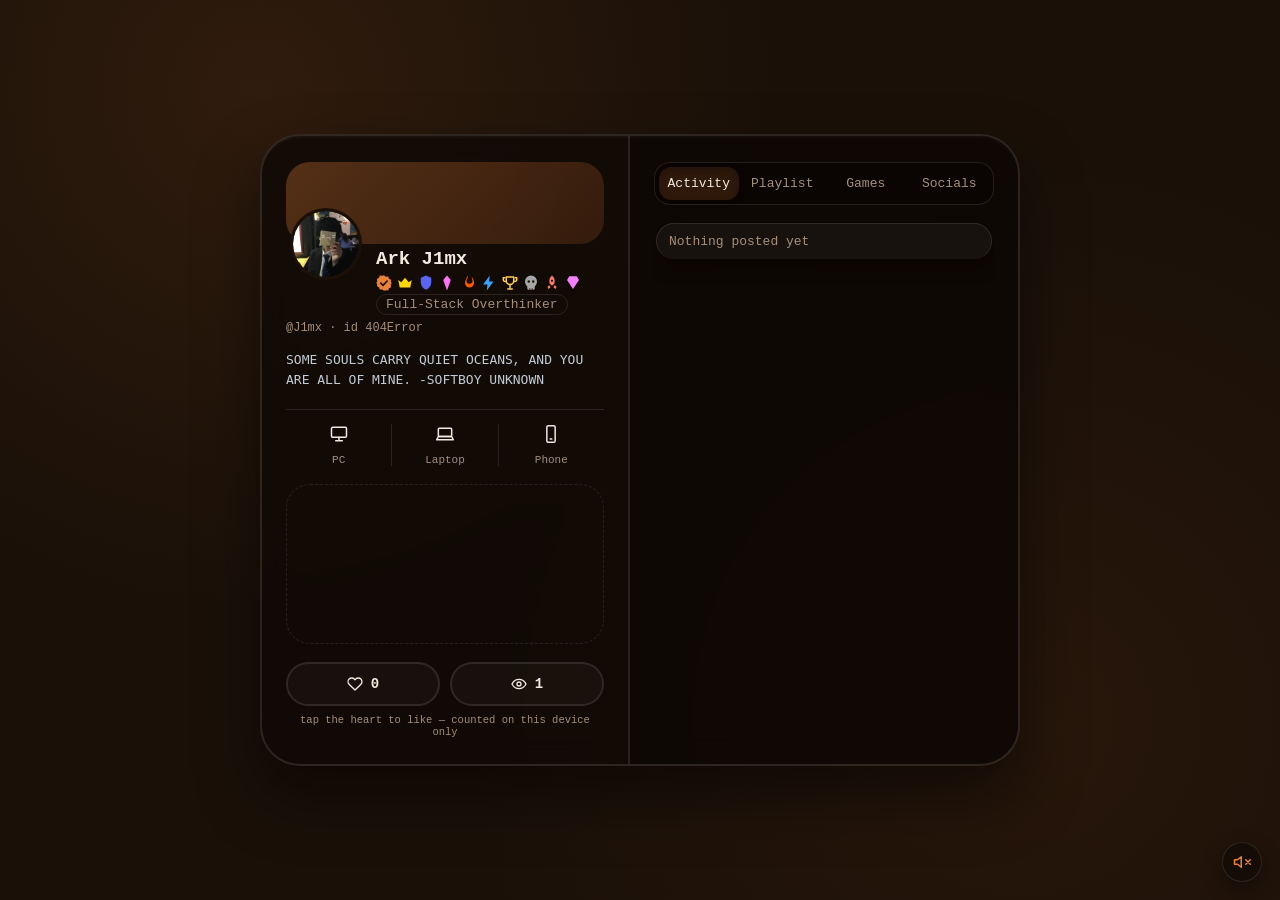
==== commit 956ef383: "Update profile-card.html" ====
--- a/profile-card.html
+++ b/profile-card.html
@@ -128,6 +128,8 @@
 .name-row{display:flex; align-items:center; gap:6px; font-size:19px; font-weight:600;}
 .badge{color:var(--accent); width:18px; height:18px; flex-shrink:0;}
 .badge-img{width:18px; height:18px; object-fit:contain; flex-shrink:0;}
+.badges-row{display:flex; flex-wrap:wrap; align-items:center; gap:5px; margin-top:5px;}
+.badge-chip{display:inline-flex; align-items:center; justify-content:center; width:16px; height:16px; flex-shrink:0; font-size:13px; line-height:1; cursor:default;}
 .title-row{color:var(--sub); font-size:13px; margin-top:3px; display:flex; align-items:center; gap:8px;}
 .title-row .pill{border:1px solid var(--panel-b); border-radius:999px; padding:2px 9px;}
 .uid{color:var(--sub); font-size:12px; margin-top:6px;}
@@ -265,6 +267,25 @@
 
 .tab-bg{opacity:0; transition:opacity .25s ease;}
 .tab-bg.on{opacity:1;}
+
+/* owner login box (Firebase) */
+.login-modal{
+  position:fixed; inset:0; z-index:50; display:flex; align-items:center; justify-content:center;
+  background:rgba(0,0,0,0.6); backdrop-filter:blur(4px); padding:16px;
+}
+.login-box{
+  width:min(320px, 100%); display:flex; flex-direction:column; gap:10px; padding:20px;
+  background:rgba(20,12,6,0.96); border:1px solid var(--accent2); border-radius:20px;
+  box-shadow:0 20px 50px rgba(0,0,0,0.6);
+}
+.login-title{font-weight:600; font-size:15px; margin-bottom:2px;}
+.login-box input{
+  background:rgba(255,255,255,0.06); border:1px solid var(--panel-b); border-radius:12px;
+  color:var(--text); font-family:inherit; font-size:13px; padding:10px 12px; outline:none;
+}
+.login-box input:focus{border-color:var(--accent2);}
+.login-row{display:flex; justify-content:flex-end; gap:8px; margin-top:4px;}
+
 </style>
 </head>
 <body>
@@ -282,6 +303,7 @@
         <div class="avatar" id="avatar">👤</div>
         <div class="who">
           <div class="name-row" id="nameRow"></div>
+          <div class="badges-row" id="badgesRow"></div>
           <div class="title-row"><span class="pill" id="titleText"></span></div>
         </div>
       </div>
@@ -312,11 +334,35 @@
 /* ===== EDIT YOUR INFO HERE ===== */
 const CONFIG = {
   name: 'Ark J1mx',
-  verified: true,
+  verified: true, // kept for backwards-compat — only used if the 'badges' list below is empty
+
+  // Badges shown next to your name, left to right, Discord-style.
+  // { type:'verified' } = the checkmark badge (uses CONFIG.images.badge below if you set one).
+  // svg: real icon symbols (crisp, same on every device, no emoji) — pick a name from the list below.
+  //   shield · star · diamond · bug · rocket · bolt · crown · headphones · wrench · heart · gem · trophy
+  //   fire · flag · medal · gamepad · moon · sun · skull · ghost · key · lock · eye · paw · leaf
+  //   anchor · gift · camera · music · infinity · target · puzzle
+  // label shows on hover, color is any hex. Use icon: 'https://...' or a data: URL instead of svg
+  // for your own custom image badge.
+  badges: [
+    { type:'verified' },
+    { svg:'crown', label:'Owner', color:'#FFD700' },
+    { svg:'shield', label:'Staff', color:'#5865F2' },
+    { svg:'diamond', label:'Nitro', color:'#FF73FA' },
+    { svg:'fire', label:'On Fire', color:'#FF5500' },
+    { svg:'bolt', label:'Fast Responder', color:'#3BA2FF' },
+    { svg:'trophy', label:'Top Fan', color:'#FFC94D' },
+    { svg:'skull', label:'Og Member', color:'#A6A6A6' },
+    { svg:'rocket', label:'Server Booster', color:'#F47B67' },
+    { svg:'gem', label:'Early Supporter', color:'#F47FFF' }
+    // Want different ones? Just swap the svg/label/color above —
+    // full symbol list is in the comment block further up.
+  ],
+
   title: 'Full-Stack Overthinker',
-  username: 'Error J1mx',
-  id: '404',
-  bio: "Building weird little games and shipping them before I'm ready. Currently deep in a Roblox project.",
+  username: 'J1mx',
+  id: '404Error',
+  bio: "𝚂𝙾𝙼𝙴 𝚂𝙾𝚄𝙻𝚂 𝙲𝙰𝚁𝚁𝚈 𝚀𝚄𝙸𝙴𝚃 𝙾𝙲𝙴𝙰𝙽𝚂, 𝙰𝙽𝙳 𝚈𝙾𝚄 𝙰𝚁𝙴 𝙰𝙻𝙻 𝙾𝙵 𝙼𝙸𝙽𝙴. -𝚂𝙾𝙵𝚃𝙱𝙾𝚈 𝚄𝙽𝙺𝙽𝙾𝚆𝙽",
   devices: ['PC', 'Laptop', 'Phone'],
 
   // paste direct image/video URLs below — leave '' to keep the default look
@@ -357,7 +403,25 @@
   ]
 };
 /* ================================ */
-
+</script>
+<script>
+// ===== Firebase settings =====
+// Fill these in, save, then refresh the page.
+window.FIREBASE_CONFIG = {
+  // your Realtime Database address (already filled in)
+  databaseURL: 'https://angels-reign-karma-default-rtdb.firebaseio.com',
+
+  // Recommended: your project's "Web API Key" (Firebase > Project settings > General).
+  // With it, only YOU can add or remove posts (you log in once after opening the page with #edit).
+  // Leave it empty and only use this if your rules allow public writes (anyone could change posts).
+  apiKey: '',
+
+  // The email of the owner user you created in Firebase > Authentication > Users (optional, fills the login box)
+  ownerEmail: ''
+};
+
+</script>
+<script>
 // ---- apply images from CONFIG ----
 if(CONFIG.images.bannerVideo){
   document.getElementById('banner').innerHTML = `<video src="${CONFIG.images.bannerVideo}" autoplay muted loop playsinline></video>`;
@@ -462,6 +526,185 @@
 
 function esc(s){
   return String(s == null ? '' : s).replace(/[&<>"']/g, c => ({'&':'&amp;','<':'&lt;','>':'&gt;','"':'&quot;',"'":'&#39;'}[c]));
+}
+
+// ===== Firebase Realtime Database (plain REST, no SDK) =====
+// Settings are in firebase-config.js. When filled in, posts / profile / likes / views are saved online
+// for every visitor. Without it the page falls back to the old behaviour (this browser only).
+const FBCFG = window.FIREBASE_CONFIG || {};
+const FB_URL = String(FBCFG.databaseURL || '').trim().replace(/\/+$/, '');
+const FB_ON = /^https:\/\/\S+$/.test(FB_URL);
+const FB_KEY = String(FBCFG.apiKey || '').trim();
+const FB_EMAIL = String(FBCFG.ownerEmail || '').trim();
+const MAX_SHARED_VIDEO = 3 * 1048576; // keeps the shared database small
+
+function newId(prefix){ return (prefix || 'v') + Date.now().toString(36) + Math.random().toString(36).slice(2, 8); }
+
+// stable pseudo-random number (0..1) from text: every visitor sees the same floating layout
+function hash01(str, salt){
+  let h = (2166136261 ^ salt) >>> 0;
+  for(let i = 0; i < str.length; i++){ h ^= str.charCodeAt(i); h = Math.imul(h, 16777619); }
+  h ^= h >>> 13; h = Math.imul(h, 1274126177); h ^= h >>> 16;
+  return (h >>> 0) / 4294967296;
+}
+
+let fbLastAlert = 0;
+function fbAlert(msg){
+  if(Date.now() - fbLastAlert < 4000) return;
+  fbLastAlert = Date.now();
+  alert(msg);
+}
+function fbMessage(e){
+  const m = String((e && e.message) || e);
+  if(/Not signed in/.test(m)) return 'You need to log in as the owner to save changes. Open the page with #edit at the end of the address.';
+  if(/401|403/.test(m)) return 'The database refused the change (permission denied). Check your Firebase rules, the apiKey and the owner login.';
+  return 'Could not reach the database: ' + m;
+}
+
+function askLogin(defEmail){
+  return new Promise(resolve=>{
+    const wrap = document.createElement('div');
+    wrap.className = 'login-modal';
+    wrap.innerHTML =
+      `<form class="login-box">
+        <div class="login-title">Owner login</div>
+        <input type="email" name="email" placeholder="Email" autocomplete="username" value="${esc(defEmail || '')}" required>
+        <input type="password" name="password" placeholder="Password" autocomplete="current-password" required>
+        <div class="login-row">
+          <button type="button" class="add-btn" data-cancel>Cancel</button>
+          <button type="submit" class="add-btn">Log in</button>
+        </div>
+      </form>`;
+    const finish = v => { wrap.remove(); resolve(v); };
+    wrap.querySelector('form').addEventListener('submit', e=>{
+      e.preventDefault();
+      const f = e.target;
+      finish({ email: f.email.value.trim(), password: f.password.value });
+    });
+    wrap.querySelector('[data-cancel]').addEventListener('click', ()=> finish(null));
+    document.body.appendChild(wrap);
+    const first = wrap.querySelector(defEmail ? 'input[type=password]' : 'input');
+    if(first) first.focus();
+  });
+}
+
+// owner sign-in (Firebase Authentication, email + password); the login is remembered in this browser
+let fbToken = null, fbTokenExp = 0;
+async function fbIdToken(interactive){
+  if(!FB_KEY) return null;
+  if(fbToken && Date.now() < fbTokenExp - 60000) return fbToken;
+  let saved = null;
+  try{ saved = JSON.parse(localStorage.getItem('helloworld_fb_auth')); }catch(e){}
+  if(saved && saved.refreshToken){
+    try{
+      const r = await fetch('https://securetoken.googleapis.com/v1/token?key=' + encodeURIComponent(FB_KEY), {
+        method: 'POST',
+        headers: {'Content-Type': 'application/x-www-form-urlencoded'},
+        body: 'grant_type=refresh_token&refresh_token=' + encodeURIComponent(saved.refreshToken)
+      });
+      if(r.ok){
+        const j = await r.json();
+        fbToken = j.id_token; fbTokenExp = Date.now() + Number(j.expires_in) * 1000;
+        try{ localStorage.setItem('helloworld_fb_auth', JSON.stringify({refreshToken: j.refresh_token || saved.refreshToken})); }catch(e){}
+        return fbToken;
+      }
+    }catch(e){}
+  }
+  if(!interactive) return null;
+  const cred = await askLogin(FB_EMAIL);
+  if(!cred) return null;
+  const r = await fetch('https://identitytoolkit.googleapis.com/v1/accounts:signInWithPassword?key=' + encodeURIComponent(FB_KEY), {
+    method: 'POST',
+    headers: {'Content-Type': 'application/json'},
+    body: JSON.stringify({email: cred.email, password: cred.password, returnSecureToken: true})
+  });
+  const j = await r.json();
+  if(!r.ok){ alert('Login failed: ' + ((j.error && j.error.message) || r.status)); return null; }
+  fbToken = j.idToken; fbTokenExp = Date.now() + Number(j.expiresIn) * 1000;
+  try{ localStorage.setItem('helloworld_fb_auth', JSON.stringify({refreshToken: j.refreshToken})); }catch(e){}
+  return fbToken;
+}
+
+async function fbRaw(method, path, opt){
+  opt = opt || {};
+  const params = [];
+  if(opt.query) params.push(opt.query);
+  if(opt.auth){
+    const t = await fbIdToken(true);
+    if(FB_KEY && !t) throw new Error('Not signed in');
+    if(t) params.push('auth=' + encodeURIComponent(t));
+  }
+  const r = await fetch(FB_URL + '/' + path + '.json' + (params.length ? '?' + params.join('&') : ''), {
+    method,
+    body: opt.body === undefined ? undefined : JSON.stringify(opt.body)
+  });
+  if(!r.ok) throw new Error('Database ' + r.status);
+  return r.json();
+}
+
+// Looks like the small db the rest of this script was written for: db.doc('a/b').get()/set()/delete()
+// and db.collection('likes').get().size. Writes to site/* (profile + posts) need the owner login.
+async function createFirebaseBackend(){
+  let owner = false;
+  if(location.hash === '#view'){
+    try{ localStorage.removeItem('helloworld_fb_auth'); localStorage.removeItem('helloworld_edit'); }catch(e){}
+  } else if(FB_KEY){
+    let tok = await fbIdToken(false);                                   // login remembered from an earlier visit
+    if(!tok && location.hash === '#edit') tok = await fbIdToken(true);  // otherwise show the login box
+    owner = !!tok;
+  } else {
+    owner = localEditFallback();                                        // no apiKey: rules must allow public writes
+  }
+  let vid = null;
+  try{ vid = localStorage.getItem('helloworld_vid'); if(!vid){ vid = newId('v'); localStorage.setItem('helloworld_vid', vid); } }
+  catch(e){ vid = newId('v'); }
+
+  const needsOwner = path => /^site(\/|$)/.test(path);
+  const dbApi = {
+    doc(path){
+      return {
+        async get(){ const v = await fbRaw('GET', path); return { exists: v != null, data: ()=> v }; },
+        async set(obj){
+          try{ await fbRaw('PUT', path, {body: obj, auth: needsOwner(path)}); }
+          catch(e){ fbAlert(fbMessage(e)); throw e; }
+        },
+        async delete(){
+          try{ await fbRaw('DELETE', path, {auth: needsOwner(path)}); }
+          catch(e){ fbAlert(fbMessage(e)); throw e; }
+        }
+      };
+    },
+    collection(name){
+      return { async get(){ const v = await fbRaw('GET', name, {query: 'shallow=true'}); return { size: v ? Object.keys(v).length : 0 }; } };
+    }
+  };
+  return { db: dbApi, user: { isOwner: ()=> owner, id: async ()=> vid } };
+}
+
+// photos are shrunk before saving (keeps the database and page loads small)
+function shrinkImage(file, maxSide, quality){
+  maxSide = maxSide || 800; quality = quality || 0.72;
+  return new Promise((resolve, reject)=>{
+    const reader = new FileReader();
+    reader.onerror = reject;
+    reader.onload = ()=>{
+      const original = reader.result;
+      const img = new Image();
+      img.onerror = ()=> (original.length < 900000 ? resolve(original) : reject(new Error('bad image')));
+      img.onload = ()=>{
+        try{
+          const s = Math.min(1, maxSide / Math.max(img.width, img.height));
+          const c = document.createElement('canvas');
+          c.width = Math.max(1, Math.round(img.width * s));
+          c.height = Math.max(1, Math.round(img.height * s));
+          c.getContext('2d').drawImage(img, 0, 0, c.width, c.height);
+          resolve(c.toDataURL('image/jpeg', quality));
+        }catch(e){ resolve(original); }
+      };
+      img.src = original;
+    };
+    reader.readAsDataURL(file);
+  });
 }
 
 // ===== shared state (profile + activity posts) now lives in the artifact's db, =====
@@ -487,6 +730,8 @@
 
 async function savePosts(){
   if(db && isOwner){
+    // never save before the existing data was loaded successfully (it would wipe what is already online)
+    if(!DATA_READY){ fbAlert('Saving is paused because your saved data could not be loaded. Refresh the page and try again.'); return; }
     try{ await db.doc('site/activity').set({ posts: activityPosts }); }catch(e){}
   } else if(!db){
     try{ localStorage.setItem('helloworld_activity_posts', JSON.stringify(activityPosts)); }catch(e){}
@@ -514,20 +759,78 @@
 
 async function saveProfile(){
   if(db && isOwner){
+    if(!DATA_READY){ fbAlert('Saving is paused because your saved data could not be loaded. Refresh the page and try again.'); return; }
     try{ await db.doc('site/profile').set(profile); }catch(e){}
   } else if(!db){
     try{ localStorage.setItem(PROFILE_KEY, JSON.stringify(profile)); }catch(e){}
   }
 }
 
+// Built-in badge symbols (real SVG icons, not emoji) — pick one by name in CONFIG.badges via svg:'name'
+const BADGE_ICONS = {
+  shield: '<path d="M12 2l7 3v6c0 5-3.5 8.5-7 10-3.5-1.5-7-5-7-10V5l7-3z"/>',
+  star: '<path d="M12 2l2.9 6.3 6.9.6-5.2 4.6 1.6 6.8L12 16.9 5.8 20.3l1.6-6.8L2.2 8.9l6.9-.6z"/>',
+  diamond: '<path d="M12 2l5 6-5 14-5-14z"/>',
+  bug: '<g fill="none" stroke="currentColor" stroke-width="2" stroke-linecap="round" stroke-linejoin="round"><path d="M9 7h6M12 3v4M7 10h10v6a5 5 0 0 1-10 0zM4 11l3 1M20 11l-3 1M4 18l3-1.5M20 18l-3-1.5"/></g>',
+  rocket: '<g fill="currentColor"><path d="M12 2c3 2 4.3 6.3 3.2 10.6l-3.2 3-3.2-3C7.7 8.3 9 4 12 2z"/><circle cx="12" cy="9" r="1.4" fill="#1a1008"/><path d="M8.5 14.5 6 17l1.2 3L10 18M15.5 14.5 18 17l-1.2 3L14 18"/></g>',
+  bolt: '<path d="M13 2 4 14h6l-1 8 9-12h-6z"/>',
+  crown: '<path d="M3 8l4 3 5-6 5 6 4-3-2 10H5z"/>',
+  headphones: '<g fill="currentColor"><path d="M4 13v-1a8 8 0 0 1 16 0v1" fill="none" stroke="currentColor" stroke-width="2" stroke-linecap="round"/><rect x="3" y="13" width="4" height="6" rx="1.5"/><rect x="17" y="13" width="4" height="6" rx="1.5"/></g>',
+  wrench: '<path d="M21 7a4 4 0 0 1-5.3 3.8L9 17.5a2 2 0 1 1-2.8-2.8l6.7-6.7A4 4 0 1 1 21 7z" fill="none" stroke="currentColor" stroke-width="2" stroke-linecap="round" stroke-linejoin="round"/>',
+  heart: '<path d="M12 20s-7-4.4-9.5-8.7C.8 8 2.3 4.5 5.7 4 8 3.6 10 5 12 7c2-2 4-3.4 6.3-3C21.7 4.5 23.2 8 21.5 11.3 19 15.6 12 20 12 20z"/>',
+  gem: '<path d="M4 8l3-5h10l3 5-8 12z"/>',
+  trophy: '<g fill="none" stroke="currentColor" stroke-width="2" stroke-linecap="round" stroke-linejoin="round"><path d="M7 4h10v5a5 5 0 0 1-10 0z"/><path d="M5 5H3v2a3 3 0 0 0 3 3M19 5h2v2a3 3 0 0 1-3 3M9 20h6M12 14v6"/></g>',
+  fire: '<path d="M12 2c1 3-2 4-2 7a4 4 0 0 0 8 0c0-2-1-3-1-5 2 2 3 5 3 8a6 6 0 0 1-12 0c0-4 2-6 4-10z"/>',
+  flag: '<g fill="currentColor"><rect x="4" y="2" width="1.6" height="20"/><path d="M6 3h13l-3.2 4L19 11H6z"/></g>',
+  medal: '<g fill="currentColor"><path d="M8 2l4 6 4-6h-3L12 5.5 11 2z"/><circle cx="12" cy="15" r="6"/></g>',
+  gamepad: '<g fill="none" stroke="currentColor" stroke-width="2" stroke-linejoin="round" stroke-linecap="round"><path d="M6 8h12a4 4 0 0 1 4 4l-1 5a2 2 0 0 1-3.4 1.4L15 16H9l-2.6 2.4A2 2 0 0 1 3 17l-1-5a4 4 0 0 1 4-4z"/><path d="M8 11v3M6.5 12.5h3"/></g><g fill="currentColor"><circle cx="16" cy="11" r="1"/><circle cx="18" cy="13" r="1"/></g>',
+  moon: '<path d="M20 14.5A8.5 8.5 0 1 1 9.5 4a7 7 0 1 0 10.5 10.5z"/>',
+  sun: '<g fill="currentColor"><circle cx="12" cy="12" r="4"/></g><g stroke="currentColor" stroke-width="2" stroke-linecap="round"><path d="M12 2v2M12 20v2M4.2 4.2l1.4 1.4M18.4 18.4l1.4 1.4M2 12h2M20 12h2M4.2 19.8l1.4-1.4M18.4 5.6l1.4-1.4"/></g>',
+  skull: '<g fill="currentColor"><path d="M12 2a8 8 0 0 0-8 8c0 3 1.5 5 3 6.5V19a2 2 0 0 0 2 2h1v-2h1v2h2v-2h1v2h1a2 2 0 0 0 2-2v-2.5c1.5-1.5 3-3.5 3-6.5a8 8 0 0 0-8-8z"/></g><g fill="#1a1008"><circle cx="9" cy="10" r="1.6"/><circle cx="15" cy="10" r="1.6"/></g>',
+  ghost: '<g fill="currentColor"><path d="M12 2a7 7 0 0 0-7 7v11l2.5-2 2 2 2.5-2.5 2.5 2.5 2-2 2.5 2V9a7 7 0 0 0-7-7z"/></g><g fill="#1a1008"><circle cx="9.5" cy="10" r="1.2"/><circle cx="14.5" cy="10" r="1.2"/></g>',
+  key: '<g fill="none" stroke="currentColor" stroke-width="2" stroke-linejoin="round" stroke-linecap="round"><path d="M14 3a5 5 0 0 0-4.9 6.1L2 16.2V21h4.8l1-1v-2h2v-2h2l2.1-2.1A5 5 0 1 0 14 3z"/></g><circle cx="16.5" cy="7.5" r="1.3" fill="currentColor"/>',
+  lock: '<g fill="currentColor"><rect x="5" y="11" width="14" height="10" rx="2"/></g><path d="M8 11V7a4 4 0 0 1 8 0v4" fill="none" stroke="currentColor" stroke-width="2"/>',
+  eye: '<path d="M1 12s4-7 11-7 11 7 11 7-4 7-11 7-11-7-11-7z" fill="none" stroke="currentColor" stroke-width="2" stroke-linejoin="round"/><circle cx="12" cy="12" r="3.2" fill="currentColor"/>',
+  paw: '<g fill="currentColor"><circle cx="7" cy="9" r="2"/><circle cx="12" cy="6.5" r="2"/><circle cx="17" cy="9" r="2"/><path d="M12 12c-4 0-6 3-6 5.5A2.5 2.5 0 0 0 8.5 20c1 0 1.7-.6 3.5-.6s2.5.6 3.5.6a2.5 2.5 0 0 0 2.5-2.5c0-2.5-2-5.5-6-5.5z"/></g>',
+  leaf: '<g fill="currentColor"><path d="M20 3C9 3 3 9 3 18v3h3c9 0 15-6 15-17V3h-1z"/></g><path d="M6 18c4-4 9-9 13-13" fill="none" stroke="#1a1008" stroke-width="1.5"/>',
+  anchor: '<g fill="currentColor"><circle cx="12" cy="4" r="2"/></g><path d="M12 6v14M6 12H2a10 10 0 0 0 9 9M18 12h4a10 10 0 0 1-9 9M6 12h12" fill="none" stroke="currentColor" stroke-width="2" stroke-linecap="round"/>',
+  gift: '<g fill="currentColor"><rect x="3" y="9" width="18" height="12" rx="1.5"/><rect x="3" y="6" width="18" height="4" rx="1"/><path d="M12 6C9 6 8 3.5 9.5 2.3 11 1 12 3 12 6zM12 6c3 0 4-2.5 2.5-3.7C13 1 12 3 12 6z"/></g><path d="M12 6v15" stroke="#1a1008" stroke-width="2"/>',
+  camera: '<g fill="currentColor"><path d="M4 8h3l1.5-2h7L17 8h3a1 1 0 0 1 1 1v9a1 1 0 0 1-1 1H4a1 1 0 0 1-1-1V9a1 1 0 0 1 1-1z"/></g><circle cx="12" cy="13" r="3.5" fill="#1a1008"/>',
+  music: '<path d="M9 18V5l11-2v13" fill="none" stroke="currentColor" stroke-width="2" stroke-linejoin="round"/><g fill="currentColor"><circle cx="6.5" cy="18" r="2.5"/><circle cx="17.5" cy="16" r="2.5"/></g>',
+  infinity: '<path d="M6.5 8.5a4.5 4.5 0 1 0 0 7c2 0 3-1.5 5.5-4.5s3.5-4.5 5.5-4.5a4.5 4.5 0 1 1 0 9c-2 0-3-1.5-5.5-4.5S9 6.5 6.5 6.5" fill="none" stroke="currentColor" stroke-width="2.2" stroke-linecap="round"/>',
+  target: '<g fill="none" stroke="currentColor" stroke-width="2"><circle cx="12" cy="12" r="9"/><circle cx="12" cy="12" r="5"/></g><circle cx="12" cy="12" r="1.8" fill="currentColor"/>',
+  puzzle: '<path d="M9 3h4v2a2 2 0 1 0 0 4v2h4a2 2 0 1 1 0 4h-2v2a2 2 0 1 1-4 0v-2H9a2 2 0 0 1-2-2v-2H5a2 2 0 1 1 0-4h2V5a2 2 0 0 1 2-2z"/>'
+};
+function svgBadgeHTML(name, color){
+  const p = BADGE_ICONS[name];
+  if(!p) return '';
+  const styleAttr = color ? ` style="color:${esc(color)}"` : '';
+  return `<svg class="badge" viewBox="0 0 24 24" fill="currentColor"${styleAttr}>${p}</svg>`;
+}
+function verifiedBadgeHTML(){
+  if(CONFIG.images.badge) return `<img class="badge-img" src="${esc(CONFIG.images.badge)}" alt="Verified">`;
+  return `<svg class="badge" viewBox="0 0 24 24" role="img" aria-label="Verified"><path fill="currentColor" d="M12 1.6l2.5 1.9 3.1-.2 1.1 2.9 2.8 1.5-.5 3.1L22.4 12l-1.4 2.4.5 3.1-2.8 1.5-1.1 2.9-3.1-.2L12 22.4l-2.5-1.9-3.1.2-1.1-2.9-2.8-1.5.5-3.1L1.6 12 3 9.6l-.5-3.1 2.8-1.5 1.1-2.9 3.1.2z"/><path d="M7.8 12.2l2.9 2.9 5.5-5.7" fill="none" stroke="#1a1008" stroke-width="2.2" stroke-linecap="round" stroke-linejoin="round"/></svg>`;
+}
+// Discord-style badge strip: any number of badges, each its own hover tooltip (native title attr).
 function badgeHTML(){
-  if(!CONFIG.verified) return '';
-  if(CONFIG.images.badge) return `<img class="badge-img" src="${esc(CONFIG.images.badge)}" alt="verified">`;
-  return `<svg class="badge" viewBox="0 0 24 24" role="img" aria-label="Verified"><path fill="currentColor" d="M12 1.6l2.5 1.9 3.1-.2 1.1 2.9 2.8 1.5-.5 3.1L22.4 12l-1.4 2.4.5 3.1-2.8 1.5-1.1 2.9-3.1-.2L12 22.4l-2.5-1.9-3.1.2-1.1-2.9-2.8-1.5.5-3.1L1.6 12 3 9.6l-.5-3.1 2.8-1.5 1.1-2.9 3.1.2z"/><path d="M7.8 12.2l2.9 2.9 5.5-5.7" fill="none" stroke="#1a1008" stroke-width="2.2" stroke-linecap="round" stroke-linejoin="round"/></svg>`;
+  const list = (CONFIG.badges && CONFIG.badges.length) ? CONFIG.badges : (CONFIG.verified ? [{type:'verified'}] : []);
+  return list.map(b=>{
+    if(b.type === 'verified'){
+      return `<span class="badge-chip" title="Verified">${verifiedBadgeHTML()}</span>`;
+    }
+    if(b.icon){
+      return `<span class="badge-chip" title="${esc(b.label||'')}"><img class="badge-img" src="${esc(b.icon)}" alt="${esc(b.label||'')}"></span>`;
+    }
+    if(b.svg){
+      return `<span class="badge-chip" title="${esc(b.label||'')}">${svgBadgeHTML(b.svg, b.color)}</span>`;
+    }
+    return `<span class="badge-chip" title="${esc(b.label||'')}" style="color:${esc(b.color||'var(--accent)')}">${esc(b.emoji||'🏅')}</span>`;
+  }).join('');
 }
 function renderProfile(){
   const ce = EDIT ? ' contenteditable="true" spellcheck="false"' : '';
-  document.getElementById('nameRow').innerHTML = `<span class="ed" data-f="name"${ce}></span>${badgeHTML()}`;
+  document.getElementById('nameRow').innerHTML = `<span class="ed" data-f="name"${ce}></span>`;
+  document.getElementById('badgesRow').innerHTML = badgeHTML();
   document.getElementById('titleText').innerHTML = `<span class="ed" data-f="title"${ce}></span>`;
   document.getElementById('uidText').innerHTML = `@<span class="ed" data-f="username"${ce}></span> · id <span class="ed" data-f="id"${ce}></span>`;
   document.getElementById('bioText').innerHTML = `<span class="ed" data-f="bio"${ce}></span>`;
@@ -659,7 +962,7 @@
     const k = spotifyKey({link: (extra && extra.link) || meta});
     activityPosts = activityPosts.filter(p => !(p.label === 'Spotify' && spotifyKey(p) === k));
   }
-  activityPosts.unshift(Object.assign({icon, label, meta, data, kind}, extra || {}));
+  activityPosts.unshift(Object.assign({icon, label, meta, data, kind, ts: Date.now()}, extra || {}));
   savePosts();
   renderTab(currentTab);
   if(label === 'Spotify'){
@@ -688,12 +991,13 @@
 
   items.forEach(p=>{
     if(p.fx == null){
-      p.fx = Math.random(); p.fy = Math.random();
-      p.fside = Math.random() < 0.5 ? 0 : 1;
-      p.frot = Math.random() * 6 - 3;
-      p.fdur = 4 + Math.random() * 3;
-      p.fdelay = -Math.random() * 5;
-      seeded = true;
+      // derived from the post itself, so every visitor sees the same layout (nothing extra to save)
+      const key = String(p.link || p.meta || '') + '|' + (p.kind || '') + '|' + (p.ts || '');
+      p.fx = hash01(key, 1); p.fy = hash01(key, 2);
+      p.fside = hash01(key, 3) < 0.5 ? 0 : 1;
+      p.frot = hash01(key, 4) * 6 - 3;
+      p.fdur = 4 + hash01(key, 5) * 3;
+      p.fdelay = -hash01(key, 6) * 5;
     }
     const isSong = p.label === 'Spotify';
     const h = isSong ? (/\/(playlist|album|show)\//.test(p.link || p.meta || '') ? 152 : 80) : 110;
@@ -916,13 +1220,18 @@
     photoFile.addEventListener('change', ()=>{
       const file = photoFile.files[0];
       if(!file) return;
-      const reader = new FileReader();
-      reader.onload = ()=> addActivityPost('🖼️', 'Photo', file.name, reader.result, 'photo');
-      reader.readAsDataURL(file);
+      shrinkImage(file).then(url => addActivityPost('🖼️', 'Photo', file.name, url, 'photo'))
+        .catch(()=> alert('Could not read that picture.'));
+      photoFile.value = '';
     });
     videoFile.addEventListener('change', ()=>{
       const file = videoFile.files[0];
       if(!file) return;
+      if(FB_ON && file.size > MAX_SHARED_VIDEO){
+        alert('That video is ' + (file.size / 1048576).toFixed(1) + ' MB. For the shared database keep videos under ' + (MAX_SHARED_VIDEO / 1048576) + ' MB (a short, small clip).');
+        videoFile.value = '';
+        return;
+      }
       const reader = new FileReader();
       reader.onload = ()=> addActivityPost('🎬', 'Video', file.name, reader.result, 'video');
       reader.readAsDataURL(file);
@@ -1003,8 +1312,13 @@
 // ---- boot: connect to the shared database (if this view has it), load the real
 // profile/activity/edit state, then render everything that depends on it ----
 async function boot(){
-  try{ db = await claude.use('db'); }catch(e){}
-  try{ user = await claude.use('user'); }catch(e){}
+  if(FB_ON){
+    try{ const fb = await createFirebaseBackend(); db = fb.db; user = fb.user; }
+    catch(e){ console.warn('Firebase setup failed:', e); }
+  } else {
+    try{ db = await claude.use('db'); }catch(e){}
+    try{ user = await claude.use('user'); }catch(e){}
+  }
   if(user){
     try{ isOwner = user.isOwner(); }catch(e){ isOwner = false; }
     try{ uid = await user.id(); }catch(e){ uid = null; }
@@ -1012,14 +1326,20 @@
 
   if(db){
     EDIT = isOwner;
+    let okProfile = false, okActivity = false;
     try{
       const snap = await db.doc('site/profile').get();
+      okProfile = true;
       if(snap.exists) Object.assign(profile, snap.data());
-    }catch(e){}
+    }catch(e){ console.warn('Could not load the profile:', e); }
     try{
       const snap = await db.doc('site/activity').get();
-      if(snap.exists && Array.isArray(snap.data().posts)) activityPosts = snap.data().posts;
-    }catch(e){}
+      okActivity = true;
+      const raw = snap.exists && snap.data() ? snap.data().posts : null;
+      if(Array.isArray(raw)) activityPosts = raw;
+      else if(raw && typeof raw === 'object') activityPosts = Object.keys(raw).sort((a, b)=> a - b).map(k => raw[k]); // database turned the list into numbered keys
+    }catch(e){ console.warn('Could not load the posts:', e); }
+    DATA_READY = okProfile && okActivity;
   } else {
     EDIT = localEditFallback();
     try{ Object.assign(profile, JSON.parse(localStorage.getItem(PROFILE_KEY)) || {}); }catch(e){}
@@ -1034,7 +1354,6 @@
   initStats();
 }
 boot();
-
 </script>
 </body>
-</html>+</html>
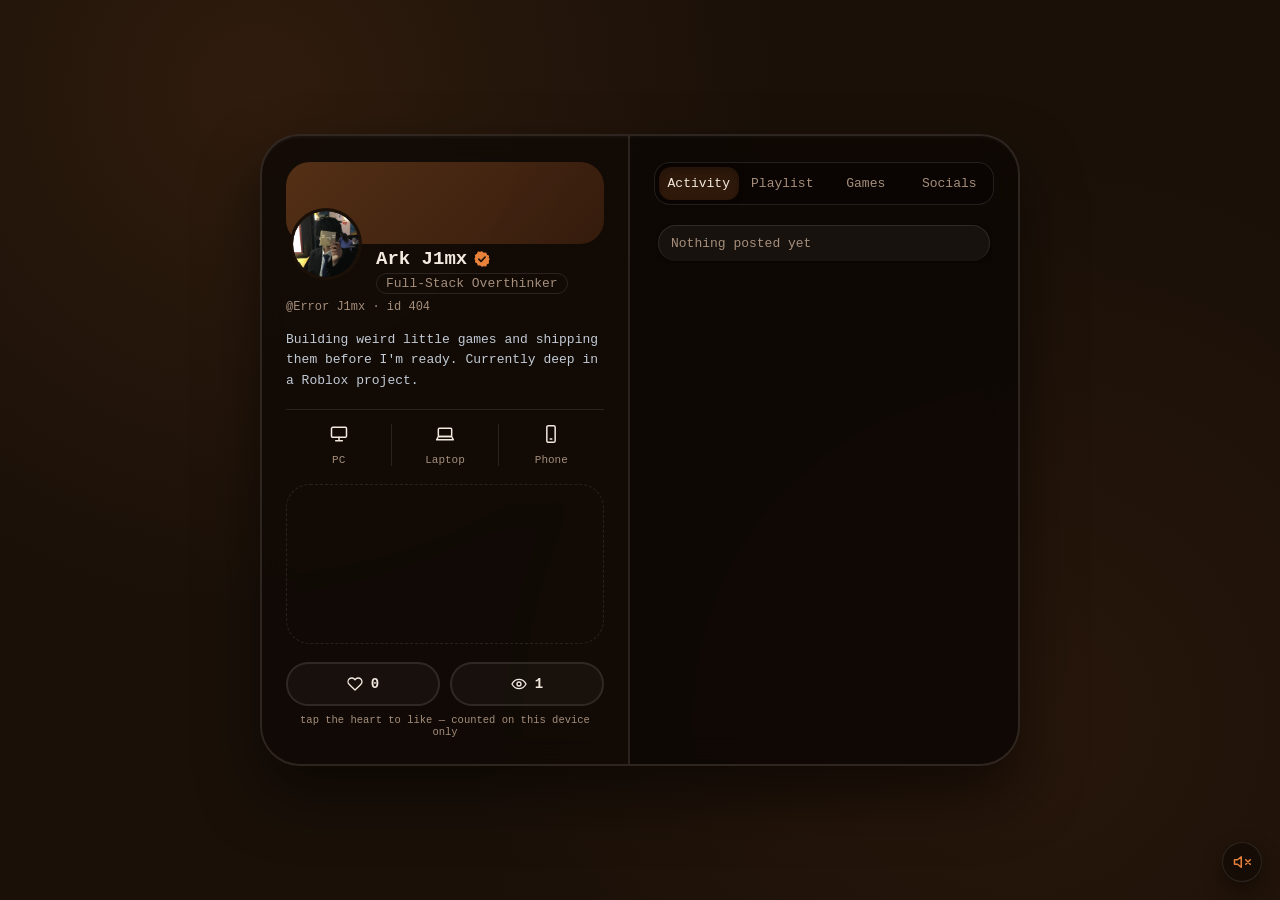
==== commit 97c4c1ac: "Update profile-card.html" ====
--- a/profile-card.html
+++ b/profile-card.html
@@ -128,8 +128,6 @@
 .name-row{display:flex; align-items:center; gap:6px; font-size:19px; font-weight:600;}
 .badge{color:var(--accent); width:18px; height:18px; flex-shrink:0;}
 .badge-img{width:18px; height:18px; object-fit:contain; flex-shrink:0;}
-.badges-row{display:flex; flex-wrap:wrap; align-items:center; gap:5px; margin-top:5px;}
-.badge-chip{display:inline-flex; align-items:center; justify-content:center; width:16px; height:16px; flex-shrink:0; font-size:13px; line-height:1; cursor:default;}
 .title-row{color:var(--sub); font-size:13px; margin-top:3px; display:flex; align-items:center; gap:8px;}
 .title-row .pill{border:1px solid var(--panel-b); border-radius:999px; padding:2px 9px;}
 .uid{color:var(--sub); font-size:12px; margin-top:6px;}
@@ -201,12 +199,20 @@
   box-shadow:0 8px 18px rgba(0,0,0,0.3);}
 .activity-item.media{flex-direction:column; align-items:stretch; padding:10px;}
 .activity-item.media .media-preview{
-  width:100%; height:160px; border-radius:14px; overflow:hidden; background:rgba(0,0,0,0.3);
+  width:100%; aspect-ratio:4 / 3; border-radius:14px; overflow:hidden; background:rgba(0,0,0,0.3);
 }
 .activity-item.media .media-preview img, .activity-item.media .media-preview video{
   width:100%; height:100%; object-fit:cover; display:block;
 }
 .activity-item.media .media-preview{position:relative;}
+/* right column media: auto-sized per file, 3 visible, scroll for more */
+.media-scroll{position:relative; overflow-y:auto; overflow-x:hidden; padding:2px; overscroll-behavior:contain;
+  scrollbar-width:thin; scrollbar-color:rgba(232,130,58,0.55) transparent;}
+.media-scroll.scrolls{padding-right:7px;}
+.media-scroll::-webkit-scrollbar{width:5px;}
+.media-scroll::-webkit-scrollbar-track{background:transparent;}
+.media-scroll::-webkit-scrollbar-thumb{background:rgba(232,130,58,0.55); border-radius:99px;}
+.media-scroll .activity-item.media .media-preview{max-height:300px;}
 .activity-item.media .del-btn{position:absolute; top:8px; right:8px; margin:0; background:rgba(0,0,0,0.6);}
 .activity-item.media .media-caption{display:flex; align-items:center; gap:8px; padding:8px 4px 2px;}
 .activity-item:last-child{margin-bottom:0;}
@@ -267,25 +273,6 @@
 
 .tab-bg{opacity:0; transition:opacity .25s ease;}
 .tab-bg.on{opacity:1;}
-
-/* owner login box (Firebase) */
-.login-modal{
-  position:fixed; inset:0; z-index:50; display:flex; align-items:center; justify-content:center;
-  background:rgba(0,0,0,0.6); backdrop-filter:blur(4px); padding:16px;
-}
-.login-box{
-  width:min(320px, 100%); display:flex; flex-direction:column; gap:10px; padding:20px;
-  background:rgba(20,12,6,0.96); border:1px solid var(--accent2); border-radius:20px;
-  box-shadow:0 20px 50px rgba(0,0,0,0.6);
-}
-.login-title{font-weight:600; font-size:15px; margin-bottom:2px;}
-.login-box input{
-  background:rgba(255,255,255,0.06); border:1px solid var(--panel-b); border-radius:12px;
-  color:var(--text); font-family:inherit; font-size:13px; padding:10px 12px; outline:none;
-}
-.login-box input:focus{border-color:var(--accent2);}
-.login-row{display:flex; justify-content:flex-end; gap:8px; margin-top:4px;}
-
 </style>
 </head>
 <body>
@@ -303,7 +290,6 @@
         <div class="avatar" id="avatar">👤</div>
         <div class="who">
           <div class="name-row" id="nameRow"></div>
-          <div class="badges-row" id="badgesRow"></div>
           <div class="title-row"><span class="pill" id="titleText"></span></div>
         </div>
       </div>
@@ -334,35 +320,11 @@
 /* ===== EDIT YOUR INFO HERE ===== */
 const CONFIG = {
   name: 'Ark J1mx',
-  verified: true, // kept for backwards-compat — only used if the 'badges' list below is empty
-
-  // Badges shown next to your name, left to right, Discord-style.
-  // { type:'verified' } = the checkmark badge (uses CONFIG.images.badge below if you set one).
-  // svg: real icon symbols (crisp, same on every device, no emoji) — pick a name from the list below.
-  //   shield · star · diamond · bug · rocket · bolt · crown · headphones · wrench · heart · gem · trophy
-  //   fire · flag · medal · gamepad · moon · sun · skull · ghost · key · lock · eye · paw · leaf
-  //   anchor · gift · camera · music · infinity · target · puzzle
-  // label shows on hover, color is any hex. Use icon: 'https://...' or a data: URL instead of svg
-  // for your own custom image badge.
-  badges: [
-    { type:'verified' },
-    { svg:'crown', label:'Owner', color:'#FFD700' },
-    { svg:'shield', label:'Staff', color:'#5865F2' },
-    { svg:'diamond', label:'Nitro', color:'#FF73FA' },
-    { svg:'fire', label:'On Fire', color:'#FF5500' },
-    { svg:'bolt', label:'Fast Responder', color:'#3BA2FF' },
-    { svg:'trophy', label:'Top Fan', color:'#FFC94D' },
-    { svg:'skull', label:'Og Member', color:'#A6A6A6' },
-    { svg:'rocket', label:'Server Booster', color:'#F47B67' },
-    { svg:'gem', label:'Early Supporter', color:'#F47FFF' }
-    // Want different ones? Just swap the svg/label/color above —
-    // full symbol list is in the comment block further up.
-  ],
-
+  verified: true,
   title: 'Full-Stack Overthinker',
-  username: 'J1mx',
-  id: '404Error',
-  bio: "𝚂𝙾𝙼𝙴 𝚂𝙾𝚄𝙻𝚂 𝙲𝙰𝚁𝚁𝚈 𝚀𝚄𝙸𝙴𝚃 𝙾𝙲𝙴𝙰𝙽𝚂, 𝙰𝙽𝙳 𝚈𝙾𝚄 𝙰𝚁𝙴 𝙰𝙻𝙻 𝙾𝙵 𝙼𝙸𝙽𝙴. -𝚂𝙾𝙵𝚃𝙱𝙾𝚈 𝚄𝙽𝙺𝙽𝙾𝚆𝙽",
+  username: 'Error J1mx',
+  id: '404',
+  bio: "Building weird little games and shipping them before I'm ready. Currently deep in a Roblox project.",
   devices: ['PC', 'Laptop', 'Phone'],
 
   // paste direct image/video URLs below — leave '' to keep the default look
@@ -403,25 +365,7 @@
   ]
 };
 /* ================================ */
-</script>
-<script>
-// ===== Firebase settings =====
-// Fill these in, save, then refresh the page.
-window.FIREBASE_CONFIG = {
-  // your Realtime Database address (already filled in)
-  databaseURL: 'https://angels-reign-karma-default-rtdb.firebaseio.com',
-
-  // Recommended: your project's "Web API Key" (Firebase > Project settings > General).
-  // With it, only YOU can add or remove posts (you log in once after opening the page with #edit).
-  // Leave it empty and only use this if your rules allow public writes (anyone could change posts).
-  apiKey: '',
-
-  // The email of the owner user you created in Firebase > Authentication > Users (optional, fills the login box)
-  ownerEmail: ''
-};
-
-</script>
-<script>
+
 // ---- apply images from CONFIG ----
 if(CONFIG.images.bannerVideo){
   document.getElementById('banner').innerHTML = `<video src="${CONFIG.images.bannerVideo}" autoplay muted loop playsinline></video>`;
@@ -526,185 +470,6 @@
 
 function esc(s){
   return String(s == null ? '' : s).replace(/[&<>"']/g, c => ({'&':'&amp;','<':'&lt;','>':'&gt;','"':'&quot;',"'":'&#39;'}[c]));
-}
-
-// ===== Firebase Realtime Database (plain REST, no SDK) =====
-// Settings are in firebase-config.js. When filled in, posts / profile / likes / views are saved online
-// for every visitor. Without it the page falls back to the old behaviour (this browser only).
-const FBCFG = window.FIREBASE_CONFIG || {};
-const FB_URL = String(FBCFG.databaseURL || '').trim().replace(/\/+$/, '');
-const FB_ON = /^https:\/\/\S+$/.test(FB_URL);
-const FB_KEY = String(FBCFG.apiKey || '').trim();
-const FB_EMAIL = String(FBCFG.ownerEmail || '').trim();
-const MAX_SHARED_VIDEO = 3 * 1048576; // keeps the shared database small
-
-function newId(prefix){ return (prefix || 'v') + Date.now().toString(36) + Math.random().toString(36).slice(2, 8); }
-
-// stable pseudo-random number (0..1) from text: every visitor sees the same floating layout
-function hash01(str, salt){
-  let h = (2166136261 ^ salt) >>> 0;
-  for(let i = 0; i < str.length; i++){ h ^= str.charCodeAt(i); h = Math.imul(h, 16777619); }
-  h ^= h >>> 13; h = Math.imul(h, 1274126177); h ^= h >>> 16;
-  return (h >>> 0) / 4294967296;
-}
-
-let fbLastAlert = 0;
-function fbAlert(msg){
-  if(Date.now() - fbLastAlert < 4000) return;
-  fbLastAlert = Date.now();
-  alert(msg);
-}
-function fbMessage(e){
-  const m = String((e && e.message) || e);
-  if(/Not signed in/.test(m)) return 'You need to log in as the owner to save changes. Open the page with #edit at the end of the address.';
-  if(/401|403/.test(m)) return 'The database refused the change (permission denied). Check your Firebase rules, the apiKey and the owner login.';
-  return 'Could not reach the database: ' + m;
-}
-
-function askLogin(defEmail){
-  return new Promise(resolve=>{
-    const wrap = document.createElement('div');
-    wrap.className = 'login-modal';
-    wrap.innerHTML =
-      `<form class="login-box">
-        <div class="login-title">Owner login</div>
-        <input type="email" name="email" placeholder="Email" autocomplete="username" value="${esc(defEmail || '')}" required>
-        <input type="password" name="password" placeholder="Password" autocomplete="current-password" required>
-        <div class="login-row">
-          <button type="button" class="add-btn" data-cancel>Cancel</button>
-          <button type="submit" class="add-btn">Log in</button>
-        </div>
-      </form>`;
-    const finish = v => { wrap.remove(); resolve(v); };
-    wrap.querySelector('form').addEventListener('submit', e=>{
-      e.preventDefault();
-      const f = e.target;
-      finish({ email: f.email.value.trim(), password: f.password.value });
-    });
-    wrap.querySelector('[data-cancel]').addEventListener('click', ()=> finish(null));
-    document.body.appendChild(wrap);
-    const first = wrap.querySelector(defEmail ? 'input[type=password]' : 'input');
-    if(first) first.focus();
-  });
-}
-
-// owner sign-in (Firebase Authentication, email + password); the login is remembered in this browser
-let fbToken = null, fbTokenExp = 0;
-async function fbIdToken(interactive){
-  if(!FB_KEY) return null;
-  if(fbToken && Date.now() < fbTokenExp - 60000) return fbToken;
-  let saved = null;
-  try{ saved = JSON.parse(localStorage.getItem('helloworld_fb_auth')); }catch(e){}
-  if(saved && saved.refreshToken){
-    try{
-      const r = await fetch('https://securetoken.googleapis.com/v1/token?key=' + encodeURIComponent(FB_KEY), {
-        method: 'POST',
-        headers: {'Content-Type': 'application/x-www-form-urlencoded'},
-        body: 'grant_type=refresh_token&refresh_token=' + encodeURIComponent(saved.refreshToken)
-      });
-      if(r.ok){
-        const j = await r.json();
-        fbToken = j.id_token; fbTokenExp = Date.now() + Number(j.expires_in) * 1000;
-        try{ localStorage.setItem('helloworld_fb_auth', JSON.stringify({refreshToken: j.refresh_token || saved.refreshToken})); }catch(e){}
-        return fbToken;
-      }
-    }catch(e){}
-  }
-  if(!interactive) return null;
-  const cred = await askLogin(FB_EMAIL);
-  if(!cred) return null;
-  const r = await fetch('https://identitytoolkit.googleapis.com/v1/accounts:signInWithPassword?key=' + encodeURIComponent(FB_KEY), {
-    method: 'POST',
-    headers: {'Content-Type': 'application/json'},
-    body: JSON.stringify({email: cred.email, password: cred.password, returnSecureToken: true})
-  });
-  const j = await r.json();
-  if(!r.ok){ alert('Login failed: ' + ((j.error && j.error.message) || r.status)); return null; }
-  fbToken = j.idToken; fbTokenExp = Date.now() + Number(j.expiresIn) * 1000;
-  try{ localStorage.setItem('helloworld_fb_auth', JSON.stringify({refreshToken: j.refreshToken})); }catch(e){}
-  return fbToken;
-}
-
-async function fbRaw(method, path, opt){
-  opt = opt || {};
-  const params = [];
-  if(opt.query) params.push(opt.query);
-  if(opt.auth){
-    const t = await fbIdToken(true);
-    if(FB_KEY && !t) throw new Error('Not signed in');
-    if(t) params.push('auth=' + encodeURIComponent(t));
-  }
-  const r = await fetch(FB_URL + '/' + path + '.json' + (params.length ? '?' + params.join('&') : ''), {
-    method,
-    body: opt.body === undefined ? undefined : JSON.stringify(opt.body)
-  });
-  if(!r.ok) throw new Error('Database ' + r.status);
-  return r.json();
-}
-
-// Looks like the small db the rest of this script was written for: db.doc('a/b').get()/set()/delete()
-// and db.collection('likes').get().size. Writes to site/* (profile + posts) need the owner login.
-async function createFirebaseBackend(){
-  let owner = false;
-  if(location.hash === '#view'){
-    try{ localStorage.removeItem('helloworld_fb_auth'); localStorage.removeItem('helloworld_edit'); }catch(e){}
-  } else if(FB_KEY){
-    let tok = await fbIdToken(false);                                   // login remembered from an earlier visit
-    if(!tok && location.hash === '#edit') tok = await fbIdToken(true);  // otherwise show the login box
-    owner = !!tok;
-  } else {
-    owner = localEditFallback();                                        // no apiKey: rules must allow public writes
-  }
-  let vid = null;
-  try{ vid = localStorage.getItem('helloworld_vid'); if(!vid){ vid = newId('v'); localStorage.setItem('helloworld_vid', vid); } }
-  catch(e){ vid = newId('v'); }
-
-  const needsOwner = path => /^site(\/|$)/.test(path);
-  const dbApi = {
-    doc(path){
-      return {
-        async get(){ const v = await fbRaw('GET', path); return { exists: v != null, data: ()=> v }; },
-        async set(obj){
-          try{ await fbRaw('PUT', path, {body: obj, auth: needsOwner(path)}); }
-          catch(e){ fbAlert(fbMessage(e)); throw e; }
-        },
-        async delete(){
-          try{ await fbRaw('DELETE', path, {auth: needsOwner(path)}); }
-          catch(e){ fbAlert(fbMessage(e)); throw e; }
-        }
-      };
-    },
-    collection(name){
-      return { async get(){ const v = await fbRaw('GET', name, {query: 'shallow=true'}); return { size: v ? Object.keys(v).length : 0 }; } };
-    }
-  };
-  return { db: dbApi, user: { isOwner: ()=> owner, id: async ()=> vid } };
-}
-
-// photos are shrunk before saving (keeps the database and page loads small)
-function shrinkImage(file, maxSide, quality){
-  maxSide = maxSide || 800; quality = quality || 0.72;
-  return new Promise((resolve, reject)=>{
-    const reader = new FileReader();
-    reader.onerror = reject;
-    reader.onload = ()=>{
-      const original = reader.result;
-      const img = new Image();
-      img.onerror = ()=> (original.length < 900000 ? resolve(original) : reject(new Error('bad image')));
-      img.onload = ()=>{
-        try{
-          const s = Math.min(1, maxSide / Math.max(img.width, img.height));
-          const c = document.createElement('canvas');
-          c.width = Math.max(1, Math.round(img.width * s));
-          c.height = Math.max(1, Math.round(img.height * s));
-          c.getContext('2d').drawImage(img, 0, 0, c.width, c.height);
-          resolve(c.toDataURL('image/jpeg', quality));
-        }catch(e){ resolve(original); }
-      };
-      img.src = original;
-    };
-    reader.readAsDataURL(file);
-  });
 }
 
 // ===== shared state (profile + activity posts) now lives in the artifact's db, =====
@@ -730,8 +495,6 @@
 
 async function savePosts(){
   if(db && isOwner){
-    // never save before the existing data was loaded successfully (it would wipe what is already online)
-    if(!DATA_READY){ fbAlert('Saving is paused because your saved data could not be loaded. Refresh the page and try again.'); return; }
     try{ await db.doc('site/activity').set({ posts: activityPosts }); }catch(e){}
   } else if(!db){
     try{ localStorage.setItem('helloworld_activity_posts', JSON.stringify(activityPosts)); }catch(e){}
@@ -759,78 +522,20 @@
 
 async function saveProfile(){
   if(db && isOwner){
-    if(!DATA_READY){ fbAlert('Saving is paused because your saved data could not be loaded. Refresh the page and try again.'); return; }
     try{ await db.doc('site/profile').set(profile); }catch(e){}
   } else if(!db){
     try{ localStorage.setItem(PROFILE_KEY, JSON.stringify(profile)); }catch(e){}
   }
 }
 
-// Built-in badge symbols (real SVG icons, not emoji) — pick one by name in CONFIG.badges via svg:'name'
-const BADGE_ICONS = {
-  shield: '<path d="M12 2l7 3v6c0 5-3.5 8.5-7 10-3.5-1.5-7-5-7-10V5l7-3z"/>',
-  star: '<path d="M12 2l2.9 6.3 6.9.6-5.2 4.6 1.6 6.8L12 16.9 5.8 20.3l1.6-6.8L2.2 8.9l6.9-.6z"/>',
-  diamond: '<path d="M12 2l5 6-5 14-5-14z"/>',
-  bug: '<g fill="none" stroke="currentColor" stroke-width="2" stroke-linecap="round" stroke-linejoin="round"><path d="M9 7h6M12 3v4M7 10h10v6a5 5 0 0 1-10 0zM4 11l3 1M20 11l-3 1M4 18l3-1.5M20 18l-3-1.5"/></g>',
-  rocket: '<g fill="currentColor"><path d="M12 2c3 2 4.3 6.3 3.2 10.6l-3.2 3-3.2-3C7.7 8.3 9 4 12 2z"/><circle cx="12" cy="9" r="1.4" fill="#1a1008"/><path d="M8.5 14.5 6 17l1.2 3L10 18M15.5 14.5 18 17l-1.2 3L14 18"/></g>',
-  bolt: '<path d="M13 2 4 14h6l-1 8 9-12h-6z"/>',
-  crown: '<path d="M3 8l4 3 5-6 5 6 4-3-2 10H5z"/>',
-  headphones: '<g fill="currentColor"><path d="M4 13v-1a8 8 0 0 1 16 0v1" fill="none" stroke="currentColor" stroke-width="2" stroke-linecap="round"/><rect x="3" y="13" width="4" height="6" rx="1.5"/><rect x="17" y="13" width="4" height="6" rx="1.5"/></g>',
-  wrench: '<path d="M21 7a4 4 0 0 1-5.3 3.8L9 17.5a2 2 0 1 1-2.8-2.8l6.7-6.7A4 4 0 1 1 21 7z" fill="none" stroke="currentColor" stroke-width="2" stroke-linecap="round" stroke-linejoin="round"/>',
-  heart: '<path d="M12 20s-7-4.4-9.5-8.7C.8 8 2.3 4.5 5.7 4 8 3.6 10 5 12 7c2-2 4-3.4 6.3-3C21.7 4.5 23.2 8 21.5 11.3 19 15.6 12 20 12 20z"/>',
-  gem: '<path d="M4 8l3-5h10l3 5-8 12z"/>',
-  trophy: '<g fill="none" stroke="currentColor" stroke-width="2" stroke-linecap="round" stroke-linejoin="round"><path d="M7 4h10v5a5 5 0 0 1-10 0z"/><path d="M5 5H3v2a3 3 0 0 0 3 3M19 5h2v2a3 3 0 0 1-3 3M9 20h6M12 14v6"/></g>',
-  fire: '<path d="M12 2c1 3-2 4-2 7a4 4 0 0 0 8 0c0-2-1-3-1-5 2 2 3 5 3 8a6 6 0 0 1-12 0c0-4 2-6 4-10z"/>',
-  flag: '<g fill="currentColor"><rect x="4" y="2" width="1.6" height="20"/><path d="M6 3h13l-3.2 4L19 11H6z"/></g>',
-  medal: '<g fill="currentColor"><path d="M8 2l4 6 4-6h-3L12 5.5 11 2z"/><circle cx="12" cy="15" r="6"/></g>',
-  gamepad: '<g fill="none" stroke="currentColor" stroke-width="2" stroke-linejoin="round" stroke-linecap="round"><path d="M6 8h12a4 4 0 0 1 4 4l-1 5a2 2 0 0 1-3.4 1.4L15 16H9l-2.6 2.4A2 2 0 0 1 3 17l-1-5a4 4 0 0 1 4-4z"/><path d="M8 11v3M6.5 12.5h3"/></g><g fill="currentColor"><circle cx="16" cy="11" r="1"/><circle cx="18" cy="13" r="1"/></g>',
-  moon: '<path d="M20 14.5A8.5 8.5 0 1 1 9.5 4a7 7 0 1 0 10.5 10.5z"/>',
-  sun: '<g fill="currentColor"><circle cx="12" cy="12" r="4"/></g><g stroke="currentColor" stroke-width="2" stroke-linecap="round"><path d="M12 2v2M12 20v2M4.2 4.2l1.4 1.4M18.4 18.4l1.4 1.4M2 12h2M20 12h2M4.2 19.8l1.4-1.4M18.4 5.6l1.4-1.4"/></g>',
-  skull: '<g fill="currentColor"><path d="M12 2a8 8 0 0 0-8 8c0 3 1.5 5 3 6.5V19a2 2 0 0 0 2 2h1v-2h1v2h2v-2h1v2h1a2 2 0 0 0 2-2v-2.5c1.5-1.5 3-3.5 3-6.5a8 8 0 0 0-8-8z"/></g><g fill="#1a1008"><circle cx="9" cy="10" r="1.6"/><circle cx="15" cy="10" r="1.6"/></g>',
-  ghost: '<g fill="currentColor"><path d="M12 2a7 7 0 0 0-7 7v11l2.5-2 2 2 2.5-2.5 2.5 2.5 2-2 2.5 2V9a7 7 0 0 0-7-7z"/></g><g fill="#1a1008"><circle cx="9.5" cy="10" r="1.2"/><circle cx="14.5" cy="10" r="1.2"/></g>',
-  key: '<g fill="none" stroke="currentColor" stroke-width="2" stroke-linejoin="round" stroke-linecap="round"><path d="M14 3a5 5 0 0 0-4.9 6.1L2 16.2V21h4.8l1-1v-2h2v-2h2l2.1-2.1A5 5 0 1 0 14 3z"/></g><circle cx="16.5" cy="7.5" r="1.3" fill="currentColor"/>',
-  lock: '<g fill="currentColor"><rect x="5" y="11" width="14" height="10" rx="2"/></g><path d="M8 11V7a4 4 0 0 1 8 0v4" fill="none" stroke="currentColor" stroke-width="2"/>',
-  eye: '<path d="M1 12s4-7 11-7 11 7 11 7-4 7-11 7-11-7-11-7z" fill="none" stroke="currentColor" stroke-width="2" stroke-linejoin="round"/><circle cx="12" cy="12" r="3.2" fill="currentColor"/>',
-  paw: '<g fill="currentColor"><circle cx="7" cy="9" r="2"/><circle cx="12" cy="6.5" r="2"/><circle cx="17" cy="9" r="2"/><path d="M12 12c-4 0-6 3-6 5.5A2.5 2.5 0 0 0 8.5 20c1 0 1.7-.6 3.5-.6s2.5.6 3.5.6a2.5 2.5 0 0 0 2.5-2.5c0-2.5-2-5.5-6-5.5z"/></g>',
-  leaf: '<g fill="currentColor"><path d="M20 3C9 3 3 9 3 18v3h3c9 0 15-6 15-17V3h-1z"/></g><path d="M6 18c4-4 9-9 13-13" fill="none" stroke="#1a1008" stroke-width="1.5"/>',
-  anchor: '<g fill="currentColor"><circle cx="12" cy="4" r="2"/></g><path d="M12 6v14M6 12H2a10 10 0 0 0 9 9M18 12h4a10 10 0 0 1-9 9M6 12h12" fill="none" stroke="currentColor" stroke-width="2" stroke-linecap="round"/>',
-  gift: '<g fill="currentColor"><rect x="3" y="9" width="18" height="12" rx="1.5"/><rect x="3" y="6" width="18" height="4" rx="1"/><path d="M12 6C9 6 8 3.5 9.5 2.3 11 1 12 3 12 6zM12 6c3 0 4-2.5 2.5-3.7C13 1 12 3 12 6z"/></g><path d="M12 6v15" stroke="#1a1008" stroke-width="2"/>',
-  camera: '<g fill="currentColor"><path d="M4 8h3l1.5-2h7L17 8h3a1 1 0 0 1 1 1v9a1 1 0 0 1-1 1H4a1 1 0 0 1-1-1V9a1 1 0 0 1 1-1z"/></g><circle cx="12" cy="13" r="3.5" fill="#1a1008"/>',
-  music: '<path d="M9 18V5l11-2v13" fill="none" stroke="currentColor" stroke-width="2" stroke-linejoin="round"/><g fill="currentColor"><circle cx="6.5" cy="18" r="2.5"/><circle cx="17.5" cy="16" r="2.5"/></g>',
-  infinity: '<path d="M6.5 8.5a4.5 4.5 0 1 0 0 7c2 0 3-1.5 5.5-4.5s3.5-4.5 5.5-4.5a4.5 4.5 0 1 1 0 9c-2 0-3-1.5-5.5-4.5S9 6.5 6.5 6.5" fill="none" stroke="currentColor" stroke-width="2.2" stroke-linecap="round"/>',
-  target: '<g fill="none" stroke="currentColor" stroke-width="2"><circle cx="12" cy="12" r="9"/><circle cx="12" cy="12" r="5"/></g><circle cx="12" cy="12" r="1.8" fill="currentColor"/>',
-  puzzle: '<path d="M9 3h4v2a2 2 0 1 0 0 4v2h4a2 2 0 1 1 0 4h-2v2a2 2 0 1 1-4 0v-2H9a2 2 0 0 1-2-2v-2H5a2 2 0 1 1 0-4h2V5a2 2 0 0 1 2-2z"/>'
-};
-function svgBadgeHTML(name, color){
-  const p = BADGE_ICONS[name];
-  if(!p) return '';
-  const styleAttr = color ? ` style="color:${esc(color)}"` : '';
-  return `<svg class="badge" viewBox="0 0 24 24" fill="currentColor"${styleAttr}>${p}</svg>`;
-}
-function verifiedBadgeHTML(){
-  if(CONFIG.images.badge) return `<img class="badge-img" src="${esc(CONFIG.images.badge)}" alt="Verified">`;
+function badgeHTML(){
+  if(!CONFIG.verified) return '';
+  if(CONFIG.images.badge) return `<img class="badge-img" src="${esc(CONFIG.images.badge)}" alt="verified">`;
   return `<svg class="badge" viewBox="0 0 24 24" role="img" aria-label="Verified"><path fill="currentColor" d="M12 1.6l2.5 1.9 3.1-.2 1.1 2.9 2.8 1.5-.5 3.1L22.4 12l-1.4 2.4.5 3.1-2.8 1.5-1.1 2.9-3.1-.2L12 22.4l-2.5-1.9-3.1.2-1.1-2.9-2.8-1.5.5-3.1L1.6 12 3 9.6l-.5-3.1 2.8-1.5 1.1-2.9 3.1.2z"/><path d="M7.8 12.2l2.9 2.9 5.5-5.7" fill="none" stroke="#1a1008" stroke-width="2.2" stroke-linecap="round" stroke-linejoin="round"/></svg>`;
-}
-// Discord-style badge strip: any number of badges, each its own hover tooltip (native title attr).
-function badgeHTML(){
-  const list = (CONFIG.badges && CONFIG.badges.length) ? CONFIG.badges : (CONFIG.verified ? [{type:'verified'}] : []);
-  return list.map(b=>{
-    if(b.type === 'verified'){
-      return `<span class="badge-chip" title="Verified">${verifiedBadgeHTML()}</span>`;
-    }
-    if(b.icon){
-      return `<span class="badge-chip" title="${esc(b.label||'')}"><img class="badge-img" src="${esc(b.icon)}" alt="${esc(b.label||'')}"></span>`;
-    }
-    if(b.svg){
-      return `<span class="badge-chip" title="${esc(b.label||'')}">${svgBadgeHTML(b.svg, b.color)}</span>`;
-    }
-    return `<span class="badge-chip" title="${esc(b.label||'')}" style="color:${esc(b.color||'var(--accent)')}">${esc(b.emoji||'🏅')}</span>`;
-  }).join('');
 }
 function renderProfile(){
   const ce = EDIT ? ' contenteditable="true" spellcheck="false"' : '';
-  document.getElementById('nameRow').innerHTML = `<span class="ed" data-f="name"${ce}></span>`;
-  document.getElementById('badgesRow').innerHTML = badgeHTML();
+  document.getElementById('nameRow').innerHTML = `<span class="ed" data-f="name"${ce}></span>${badgeHTML()}`;
   document.getElementById('titleText').innerHTML = `<span class="ed" data-f="title"${ce}></span>`;
   document.getElementById('uidText').innerHTML = `@<span class="ed" data-f="username"${ce}></span> · id <span class="ed" data-f="id"${ce}></span>`;
   document.getElementById('bioText').innerHTML = `<span class="ed" data-f="bio"${ce}></span>`;
@@ -896,6 +601,47 @@
     <div>${items}</div>`;
 }
 
+// ---- right column: images/videos keep their real shape, max 3 visible, scroll for the rest ----
+function mediaRatio(w, h){
+  // use the file's own width/height, but clamp very tall or very wide ones so they can't dominate the card
+  return Math.min(2.2, Math.max(0.7, w / h));
+}
+function fitMediaScroll(){
+  const box = document.getElementById('mediaScroll');
+  if(!box) return;
+  const items = box.querySelectorAll('.activity-item');
+  if(items.length <= 3){
+    box.style.maxHeight = '';
+    box.classList.remove('scrolls');
+    return;
+  }
+  const third = items[2];
+  box.style.maxHeight = (third.offsetTop + third.offsetHeight + 2) + 'px';
+  box.classList.add('scrolls');
+}
+function setupMediaScroll(){
+  const box = document.getElementById('mediaScroll');
+  if(!box) return;
+  box.querySelectorAll('.media-preview').forEach(prev=>{
+    const el = prev.querySelector('img, video');
+    if(!el) return;
+    const apply = (w, h)=>{
+      if(!w || !h) return;
+      prev.style.aspectRatio = String(mediaRatio(w, h));
+      fitMediaScroll();
+    };
+    if(el.tagName === 'IMG'){
+      if(el.complete && el.naturalWidth) apply(el.naturalWidth, el.naturalHeight);
+      else el.addEventListener('load', ()=> apply(el.naturalWidth, el.naturalHeight));
+    } else {
+      if(el.readyState >= 1 && el.videoWidth) apply(el.videoWidth, el.videoHeight);
+      else el.addEventListener('loadedmetadata', ()=> apply(el.videoWidth, el.videoHeight));
+    }
+  });
+  fitMediaScroll();
+}
+window.addEventListener('resize', fitMediaScroll);
+
 function renderActivity(){
   const all = activityPosts.concat(CONFIG.activity);
   const delBtn = i => (EDIT && i < activityPosts.length) ? `<button class="del-btn" data-del="${i}" title="Remove">×</button>` : '';
@@ -922,7 +668,7 @@
       <input type="file" id="photoFile" accept="image/*" style="display:none;">
       <input type="file" id="videoFile" accept="video/*" style="display:none;">
     </div>` : ''}
-    <div>${items}</div>`;
+    <div class="media-scroll" id="mediaScroll">${items}</div>`;
 }
 
 // Look up title + cover (+ artist when possible) from a Spotify link
@@ -962,7 +708,7 @@
     const k = spotifyKey({link: (extra && extra.link) || meta});
     activityPosts = activityPosts.filter(p => !(p.label === 'Spotify' && spotifyKey(p) === k));
   }
-  activityPosts.unshift(Object.assign({icon, label, meta, data, kind, ts: Date.now()}, extra || {}));
+  activityPosts.unshift(Object.assign({icon, label, meta, data, kind}, extra || {}));
   savePosts();
   renderTab(currentTab);
   if(label === 'Spotify'){
@@ -991,13 +737,12 @@
 
   items.forEach(p=>{
     if(p.fx == null){
-      // derived from the post itself, so every visitor sees the same layout (nothing extra to save)
-      const key = String(p.link || p.meta || '') + '|' + (p.kind || '') + '|' + (p.ts || '');
-      p.fx = hash01(key, 1); p.fy = hash01(key, 2);
-      p.fside = hash01(key, 3) < 0.5 ? 0 : 1;
-      p.frot = hash01(key, 4) * 6 - 3;
-      p.fdur = 4 + hash01(key, 5) * 3;
-      p.fdelay = -hash01(key, 6) * 5;
+      p.fx = Math.random(); p.fy = Math.random();
+      p.fside = Math.random() < 0.5 ? 0 : 1;
+      p.frot = Math.random() * 6 - 3;
+      p.fdur = 4 + Math.random() * 3;
+      p.fdelay = -Math.random() * 5;
+      seeded = true;
     }
     const isSong = p.label === 'Spotify';
     const h = isSong ? (/\/(playlist|album|show)\//.test(p.link || p.meta || '') ? 152 : 80) : 110;
@@ -1150,6 +895,7 @@
   const tabBody = document.getElementById('tabBody');
   showTabBackground(key);
   document.getElementById('tabBodyInner').innerHTML = renderers[key]();
+  if(key === 'activity') setupMediaScroll();
   if(key === 'activity' || key === 'playlist'){
     document.querySelectorAll('.del-btn').forEach(btn=>{
       btn.addEventListener('click', e=>{
@@ -1220,18 +966,13 @@
     photoFile.addEventListener('change', ()=>{
       const file = photoFile.files[0];
       if(!file) return;
-      shrinkImage(file).then(url => addActivityPost('🖼️', 'Photo', file.name, url, 'photo'))
-        .catch(()=> alert('Could not read that picture.'));
-      photoFile.value = '';
+      const reader = new FileReader();
+      reader.onload = ()=> addActivityPost('🖼️', 'Photo', file.name, reader.result, 'photo');
+      reader.readAsDataURL(file);
     });
     videoFile.addEventListener('change', ()=>{
       const file = videoFile.files[0];
       if(!file) return;
-      if(FB_ON && file.size > MAX_SHARED_VIDEO){
-        alert('That video is ' + (file.size / 1048576).toFixed(1) + ' MB. For the shared database keep videos under ' + (MAX_SHARED_VIDEO / 1048576) + ' MB (a short, small clip).');
-        videoFile.value = '';
-        return;
-      }
       const reader = new FileReader();
       reader.onload = ()=> addActivityPost('🎬', 'Video', file.name, reader.result, 'video');
       reader.readAsDataURL(file);
@@ -1312,13 +1053,8 @@
 // ---- boot: connect to the shared database (if this view has it), load the real
 // profile/activity/edit state, then render everything that depends on it ----
 async function boot(){
-  if(FB_ON){
-    try{ const fb = await createFirebaseBackend(); db = fb.db; user = fb.user; }
-    catch(e){ console.warn('Firebase setup failed:', e); }
-  } else {
-    try{ db = await claude.use('db'); }catch(e){}
-    try{ user = await claude.use('user'); }catch(e){}
-  }
+  try{ db = await claude.use('db'); }catch(e){}
+  try{ user = await claude.use('user'); }catch(e){}
   if(user){
     try{ isOwner = user.isOwner(); }catch(e){ isOwner = false; }
     try{ uid = await user.id(); }catch(e){ uid = null; }
@@ -1326,20 +1062,14 @@
 
   if(db){
     EDIT = isOwner;
-    let okProfile = false, okActivity = false;
     try{
       const snap = await db.doc('site/profile').get();
-      okProfile = true;
       if(snap.exists) Object.assign(profile, snap.data());
-    }catch(e){ console.warn('Could not load the profile:', e); }
+    }catch(e){}
     try{
       const snap = await db.doc('site/activity').get();
-      okActivity = true;
-      const raw = snap.exists && snap.data() ? snap.data().posts : null;
-      if(Array.isArray(raw)) activityPosts = raw;
-      else if(raw && typeof raw === 'object') activityPosts = Object.keys(raw).sort((a, b)=> a - b).map(k => raw[k]); // database turned the list into numbered keys
-    }catch(e){ console.warn('Could not load the posts:', e); }
-    DATA_READY = okProfile && okActivity;
+      if(snap.exists && Array.isArray(snap.data().posts)) activityPosts = snap.data().posts;
+    }catch(e){}
   } else {
     EDIT = localEditFallback();
     try{ Object.assign(profile, JSON.parse(localStorage.getItem(PROFILE_KEY)) || {}); }catch(e){}
@@ -1354,6 +1084,7 @@
   initStats();
 }
 boot();
+
 </script>
 </body>
 </html>
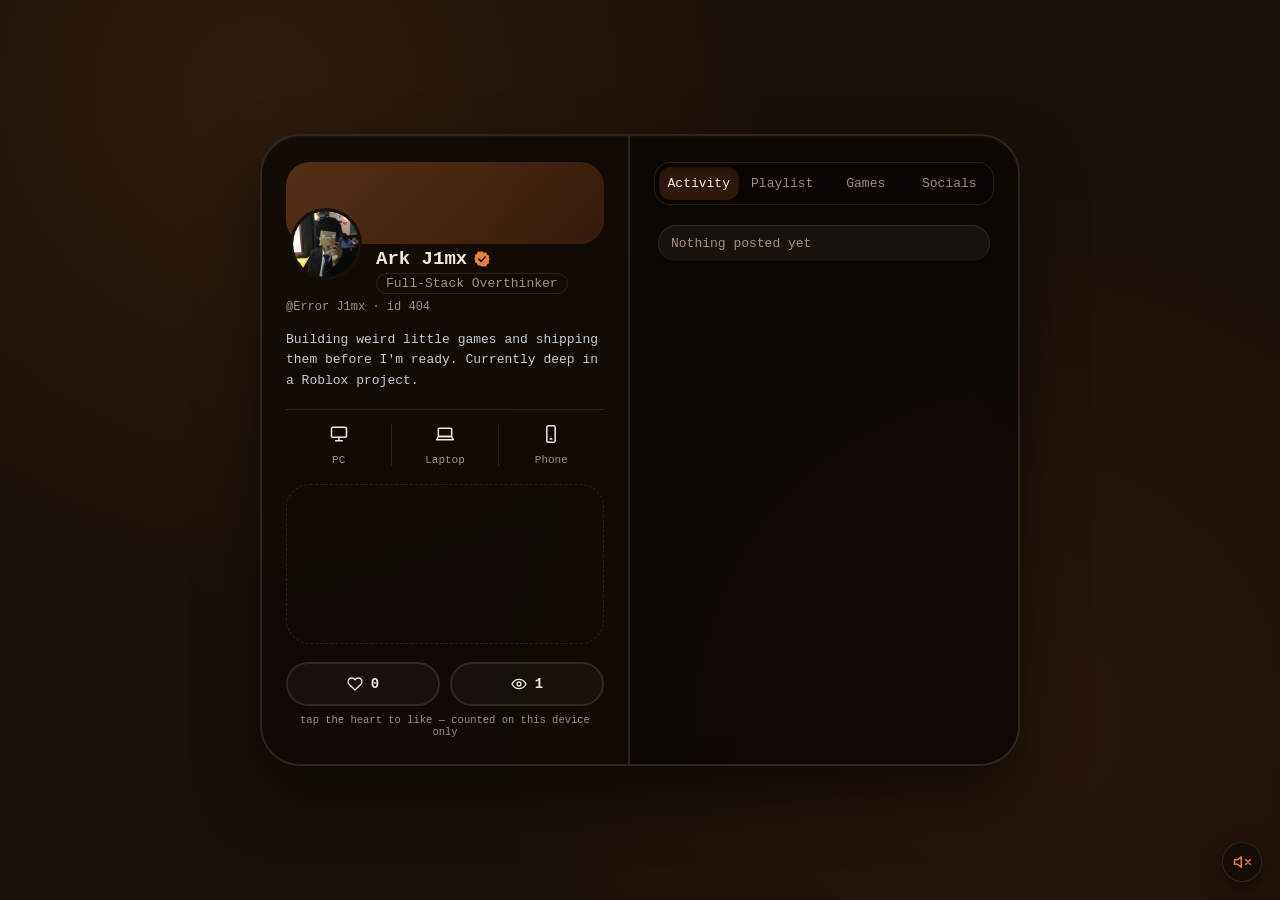
==== commit 343934e1: "Update profile-card.html" ====
--- a/profile-card.html
+++ b/profile-card.html
@@ -479,13 +479,18 @@
 let activityPosts = [];
 
 // same Spotify song saved twice -> keep only the newest one
-function spotifyKey(p){ return (p.link || p.meta || '').split('?')[0].trim().toLowerCase(); }
+function isMusicPost(p){ return p.label === 'Spotify' || p.label === 'Apple Music'; }
+function spotifyKey(p){
+  const l = (p.link || p.meta || '').trim().toLowerCase();
+  // Apple Music keeps its ?i= (which song inside an album); Spotify ignores the query string
+  return p.label === 'Apple Music' ? l : l.split('?')[0];
+}
 function dedupeSpotify(){
   const seen = new Set();
   const before = activityPosts.length;
   activityPosts = activityPosts.filter(p=>{
-    if(p.label !== 'Spotify') return true;
-    const k = spotifyKey(p);
+    if(!isMusicPost(p)) return true;
+    const k = p.label + '|' + spotifyKey(p);
     if(seen.has(k)) return false;
     seen.add(k);
     return true;
@@ -575,13 +580,34 @@
   return src ? `<iframe src="${src}" height="${h}" loading="lazy" allow="autoplay; clipboard-write; encrypted-media; fullscreen; picture-in-picture" title="Spotify player"></iframe>` : '';
 }
 
+// ---- Apple Music: Apple's own embed player (no title/cover lookup needed) ----
+function isAppleMusicLink(link){ return /^https?:\/\/(geo\.)?music\.apple\.com\//i.test((link || '').trim()); }
+function appleEmbedUrl(link){
+  if(!isAppleMusicLink(link)) return null;
+  try{
+    const u = new URL(link.trim());
+    u.hostname = 'embed.music.apple.com';
+    u.searchParams.set('theme', 'dark');
+    return u.toString();
+  }catch(e){ return null; }
+}
+function appleEmbedHeight(link){
+  // a single song (a /song/ link, or an album link with ?i=) gets the compact 175px player; albums & playlists get the taller one
+  return (/\/song\//.test(link) || /[?&]i=\d+/.test(link)) ? 175 : 450;
+}
+function appleEmbedHTML(link, h){
+  const src = appleEmbedUrl(link);
+  return src ? `<iframe src="${src}" height="${h}" loading="lazy" allow="autoplay *; encrypted-media *; fullscreen *; clipboard-write" sandbox="allow-forms allow-popups allow-same-origin allow-scripts allow-storage-access-by-user-activation allow-top-navigation-by-user-activation" title="Apple Music player"></iframe>` : '';
+}
+
 function renderPlaylist(){
   const delBtn = i => EDIT ? `<button class="del-btn edit-btn" data-edit="${i}" title="Edit title / artist">✎</button><button class="del-btn" data-del="${i}" title="Remove">×</button>` : '';
-  const songs = activityPosts.map((a, i)=>({a, i})).filter(x => x.a.label === 'Spotify');
+  const songs = activityPosts.map((a, i)=>({a, i})).filter(x => isMusicPost(x.a));
   const items = songs.length ? songs.map(({a, i})=>{
     const link = a.link || a.meta;
-    const h = /\/(playlist|album|show)\//.test(link) ? 152 : 80;
-    const embed = spotifyEmbedHTML(link, h);
+    const isApple = a.label === 'Apple Music';
+    const h = isApple ? appleEmbedHeight(link) : (/\/(playlist|album|show)\//.test(link) ? 152 : 80);
+    const embed = isApple ? appleEmbedHTML(link, h) : spotifyEmbedHTML(link, h);
     if(embed){
       const tools = EDIT ? `<div class="tools"><button class="del-btn" data-del="${i}" title="Remove">×</button></div>` : '';
       return `<div class="sp-embed">${tools}${embed}</div>`;
@@ -645,7 +671,7 @@
 function renderActivity(){
   const all = activityPosts.concat(CONFIG.activity);
   const delBtn = i => (EDIT && i < activityPosts.length) ? `<button class="del-btn" data-del="${i}" title="Remove">×</button>` : '';
-  const shown = all.map((a, i)=>({a, i})).filter(x => x.a.label !== 'Spotify');
+  const shown = all.map((a, i)=>({a, i})).filter(x => !isMusicPost(x.a));
   const items = shown.length ? shown.map(({a, i})=>{
     if(a.data && (a.kind === 'photo' || a.kind === 'video')){
       const media = a.kind === 'photo'
@@ -704,9 +730,9 @@
 }
 
 function addActivityPost(icon, label, meta, data, kind, extra){
-  if(label === 'Spotify'){
-    const k = spotifyKey({link: (extra && extra.link) || meta});
-    activityPosts = activityPosts.filter(p => !(p.label === 'Spotify' && spotifyKey(p) === k));
+  if(label === 'Spotify' || label === 'Apple Music'){
+    const k = spotifyKey({label, link: (extra && extra.link) || meta});
+    activityPosts = activityPosts.filter(p => !(p.label === label && spotifyKey(p) === k));
   }
   activityPosts.unshift(Object.assign({icon, label, meta, data, kind}, extra || {}));
   savePosts();
@@ -730,7 +756,7 @@
   if(Math.max(bandL, bandR) < 150) return; // screen too narrow: nothing floats
 
   const items = activityPosts
-    .filter(p => p.label === 'Spotify' || (p.data && (p.kind === 'photo' || p.kind === 'video')))
+    .filter(p => isMusicPost(p) || (p.data && (p.kind === 'photo' || p.kind === 'video')))
     .slice(0, 8);
   let seeded = false;
   const placed = [];
@@ -744,8 +770,8 @@
       p.fdelay = -Math.random() * 5;
       seeded = true;
     }
-    const isSong = p.label === 'Spotify';
-    const h = isSong ? (/\/(playlist|album|show)\//.test(p.link || p.meta || '') ? 152 : 80) : 110;
+    const isSong = isMusicPost(p);
+    const h = p.label === 'Apple Music' ? 175 : isSong ? (/\/(playlist|album|show)\//.test(p.link || p.meta || '') ? 152 : 80) : 110;
     const bandOf = side => side === 0 ? bandL : bandR;
     const wOf = side => Math.min(isSong ? 300 : 150, bandOf(side) - 24);
     const yMax = Math.max(12, vh - h - 70);
@@ -774,7 +800,7 @@
       el = document.createElement('div');
       el.className = 'float-song float-embed';
       const lk = p.link || p.meta;
-      el.innerHTML = spotifyEmbedHTML(lk, /\/(playlist|album|show)\//.test(lk) ? 152 : 80) ||
+      el.innerHTML = (p.label === 'Apple Music' ? appleEmbedHTML(lk, 175) : spotifyEmbedHTML(lk, /\/(playlist|album|show)\//.test(lk) ? 152 : 80)) ||
         `<a class="sp-fallback" href="${esc(lk)}" target="_blank" rel="noopener">🎧 ${esc(p.title || lk)}</a>`;
     } else {
       el = document.createElement('div');
@@ -927,8 +953,20 @@
       const btn = document.getElementById(btnId);
       const isPlaylist = type === 'playlist';
       btn.addEventListener('click', async ()=>{
-        const link = prompt(isPlaylist ? 'Paste the Spotify playlist link:' : 'Paste the Spotify song link:');
+        const link = prompt(isPlaylist ? 'Paste the Spotify or Apple Music playlist link:' : 'Paste the Spotify or Apple Music song link:');
         if(!link) return;
+        if(isAppleMusicLink(link)){
+          const appleOk = isPlaylist ? /\/(playlist|album)\//.test(link) : (/\/song\//.test(link) || /[?&]i=\d+/.test(link));
+          if(!appleOk){
+            alert(isPlaylist
+              ? 'That doesn\'t look like an Apple Music playlist or album link. Use the + Song button for single songs.'
+              : 'That doesn\'t look like an Apple Music song link. Use the + Playlist button for playlists and albums.');
+            return;
+          }
+          const cleanLink = link.trim();
+          addActivityPost('🎧', 'Apple Music', cleanLink, null, 'applemusic', {link: cleanLink, spType: type});
+          return;
+        }
         const kindOk = isPlaylist ? /\/(playlist|album)\//.test(link) : /\/track\//.test(link);
         if(!kindOk){
           alert(isPlaylist
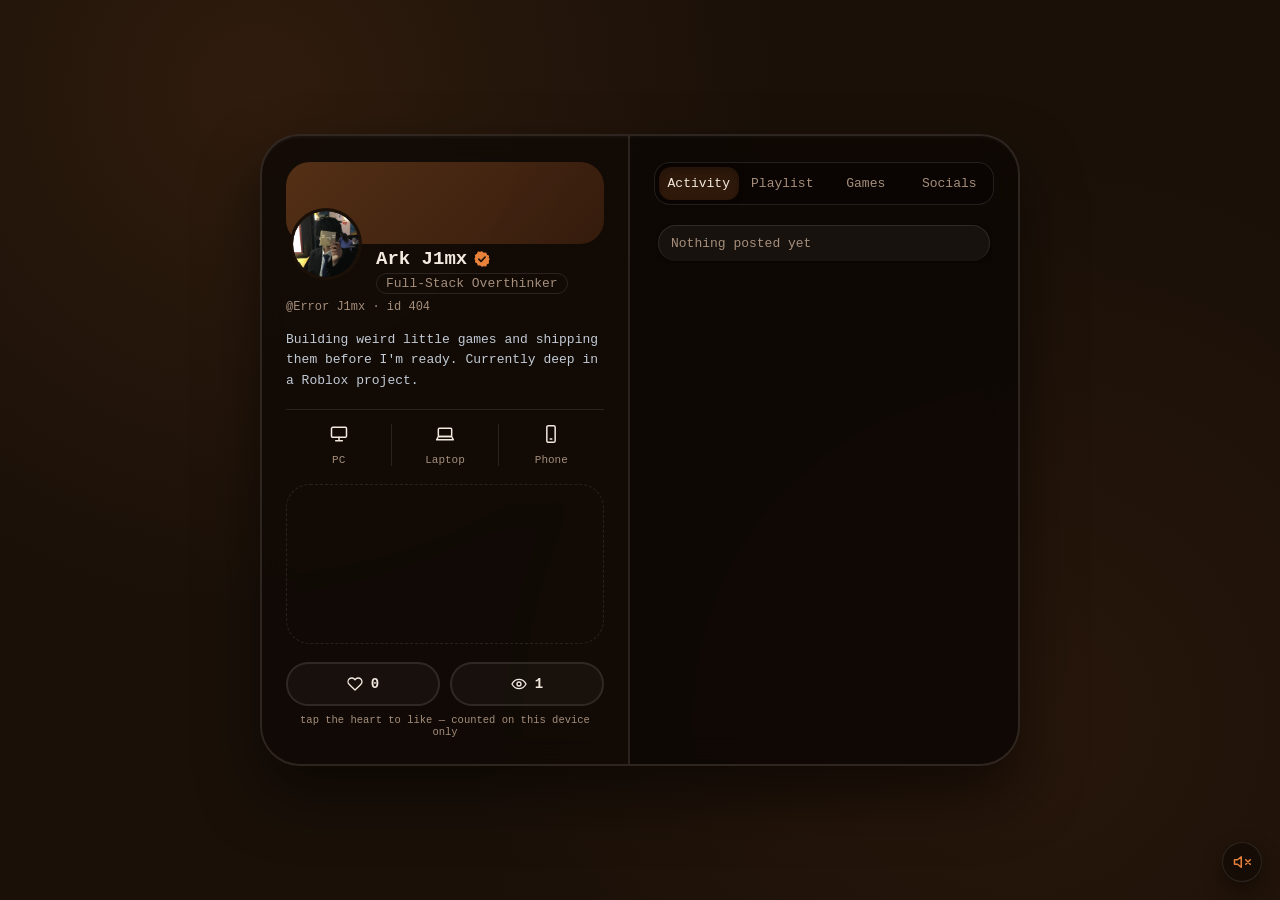
==== commit 424b7c17: "Update profile-card.html" ====
--- a/profile-card.html
+++ b/profile-card.html
@@ -205,7 +205,7 @@
   width:100%; height:100%; object-fit:cover; display:block;
 }
 .activity-item.media .media-preview{position:relative;}
-/* right column media: auto-sized per file, 3 visible, scroll for more */
+/* right column media: auto-sized per file, 2 visible, scroll for more */
 .media-scroll{position:relative; overflow-y:auto; overflow-x:hidden; padding:2px; overscroll-behavior:contain;
   scrollbar-width:thin; scrollbar-color:rgba(232,130,58,0.55) transparent;}
 .media-scroll.scrolls{padding-right:7px;}
@@ -500,10 +500,13 @@
 
 async function savePosts(){
   if(db && isOwner){
-    try{ await db.doc('site/activity').set({ posts: activityPosts }); }catch(e){}
+    try{ await db.doc('site/activity').set({ posts: activityPosts }); return true; }
+    catch(e){ console.error('Could not save posts', e); return false; }
   } else if(!db){
-    try{ localStorage.setItem('helloworld_activity_posts', JSON.stringify(activityPosts)); }catch(e){}
-  }
+    try{ localStorage.setItem('helloworld_activity_posts', JSON.stringify(activityPosts)); return true; }
+    catch(e){ console.error('Could not save posts', e); return false; }
+  }
+  return true;
 }
 
 // Owner tools (the + buttons and the × remove buttons) are only shown in edit mode.
@@ -627,7 +630,8 @@
     <div>${items}</div>`;
 }
 
-// ---- right column: images/videos keep their real shape, max 3 visible, scroll for the rest ----
+// ---- right column: images/videos keep their real shape, max 2 visible, scroll for the rest ----
+const MEDIA_VISIBLE = 2; // how many show before the list scrolls
 function mediaRatio(w, h){
   // use the file's own width/height, but clamp very tall or very wide ones so they can't dominate the card
   return Math.min(2.2, Math.max(0.7, w / h));
@@ -636,13 +640,13 @@
   const box = document.getElementById('mediaScroll');
   if(!box) return;
   const items = box.querySelectorAll('.activity-item');
-  if(items.length <= 3){
+  if(items.length <= MEDIA_VISIBLE){
     box.style.maxHeight = '';
     box.classList.remove('scrolls');
     return;
   }
-  const third = items[2];
-  box.style.maxHeight = (third.offsetTop + third.offsetHeight + 2) + 'px';
+  const last = items[MEDIA_VISIBLE - 1];
+  box.style.maxHeight = (last.offsetTop + last.offsetHeight + 2) + 'px';
   box.classList.add('scrolls');
 }
 function setupMediaScroll(){
@@ -735,7 +739,9 @@
     activityPosts = activityPosts.filter(p => !(p.label === label && spotifyKey(p) === k));
   }
   activityPosts.unshift(Object.assign({icon, label, meta, data, kind}, extra || {}));
-  savePosts();
+  savePosts().then(ok => {
+    if(!ok) alert('This post shows on your screen but could NOT be saved, so other people (and you after a refresh) will not see it. Photos and videos are usually too big for the page storage - try a smaller file.');
+  });
   renderTab(currentTab);
   if(label === 'Spotify'){
     renderNowPlaying();
